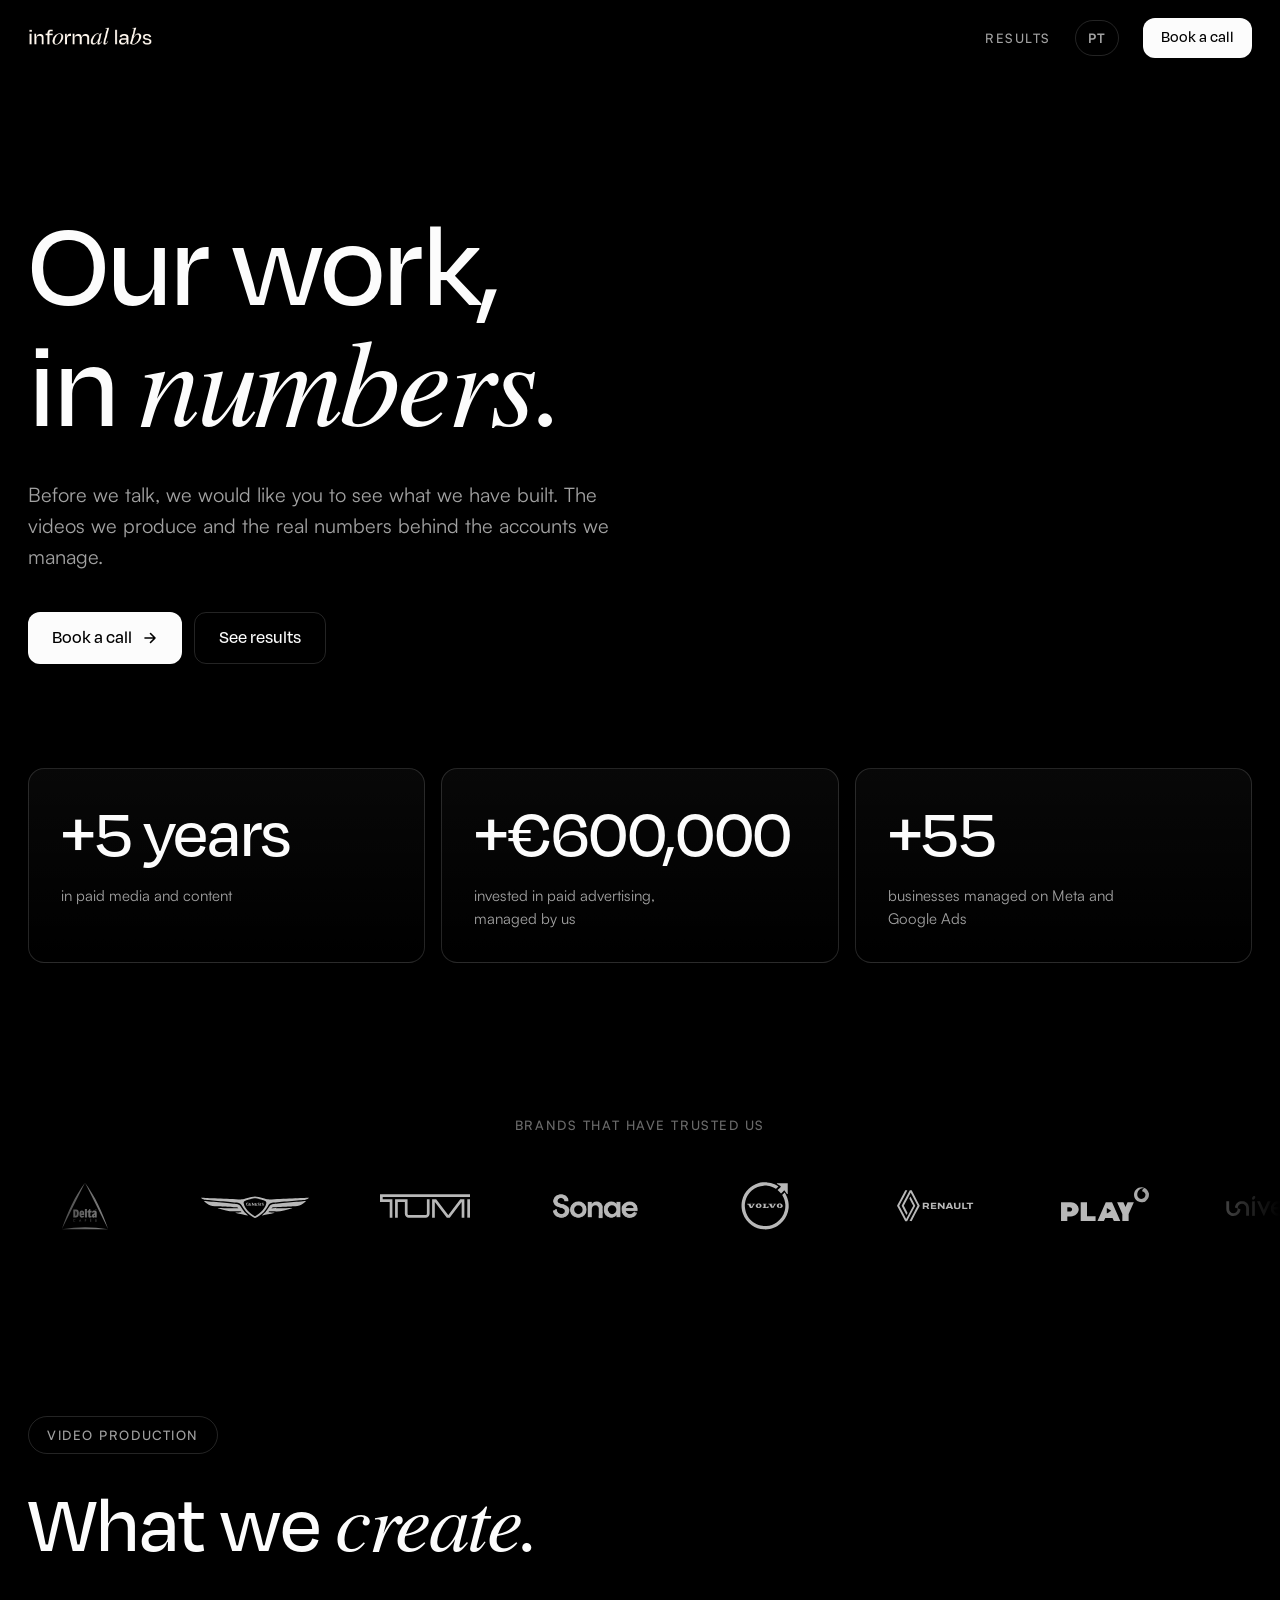
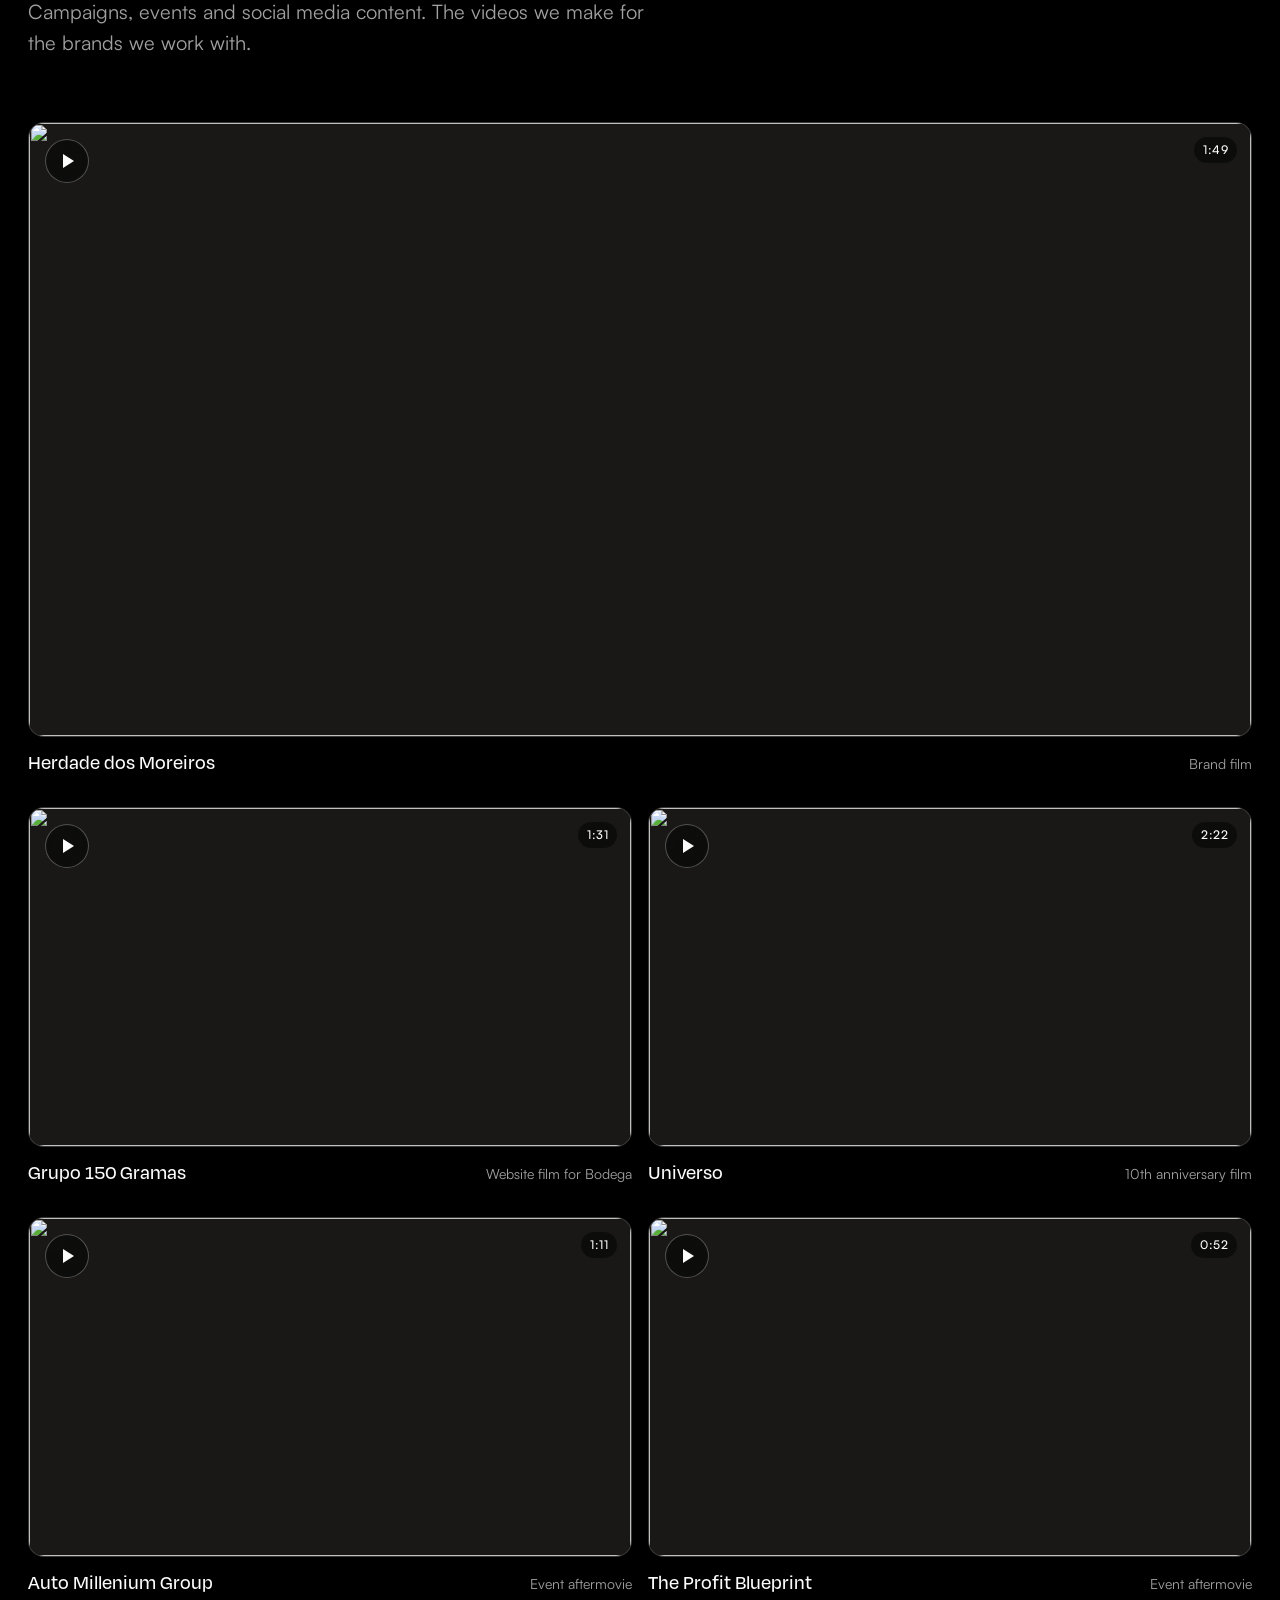
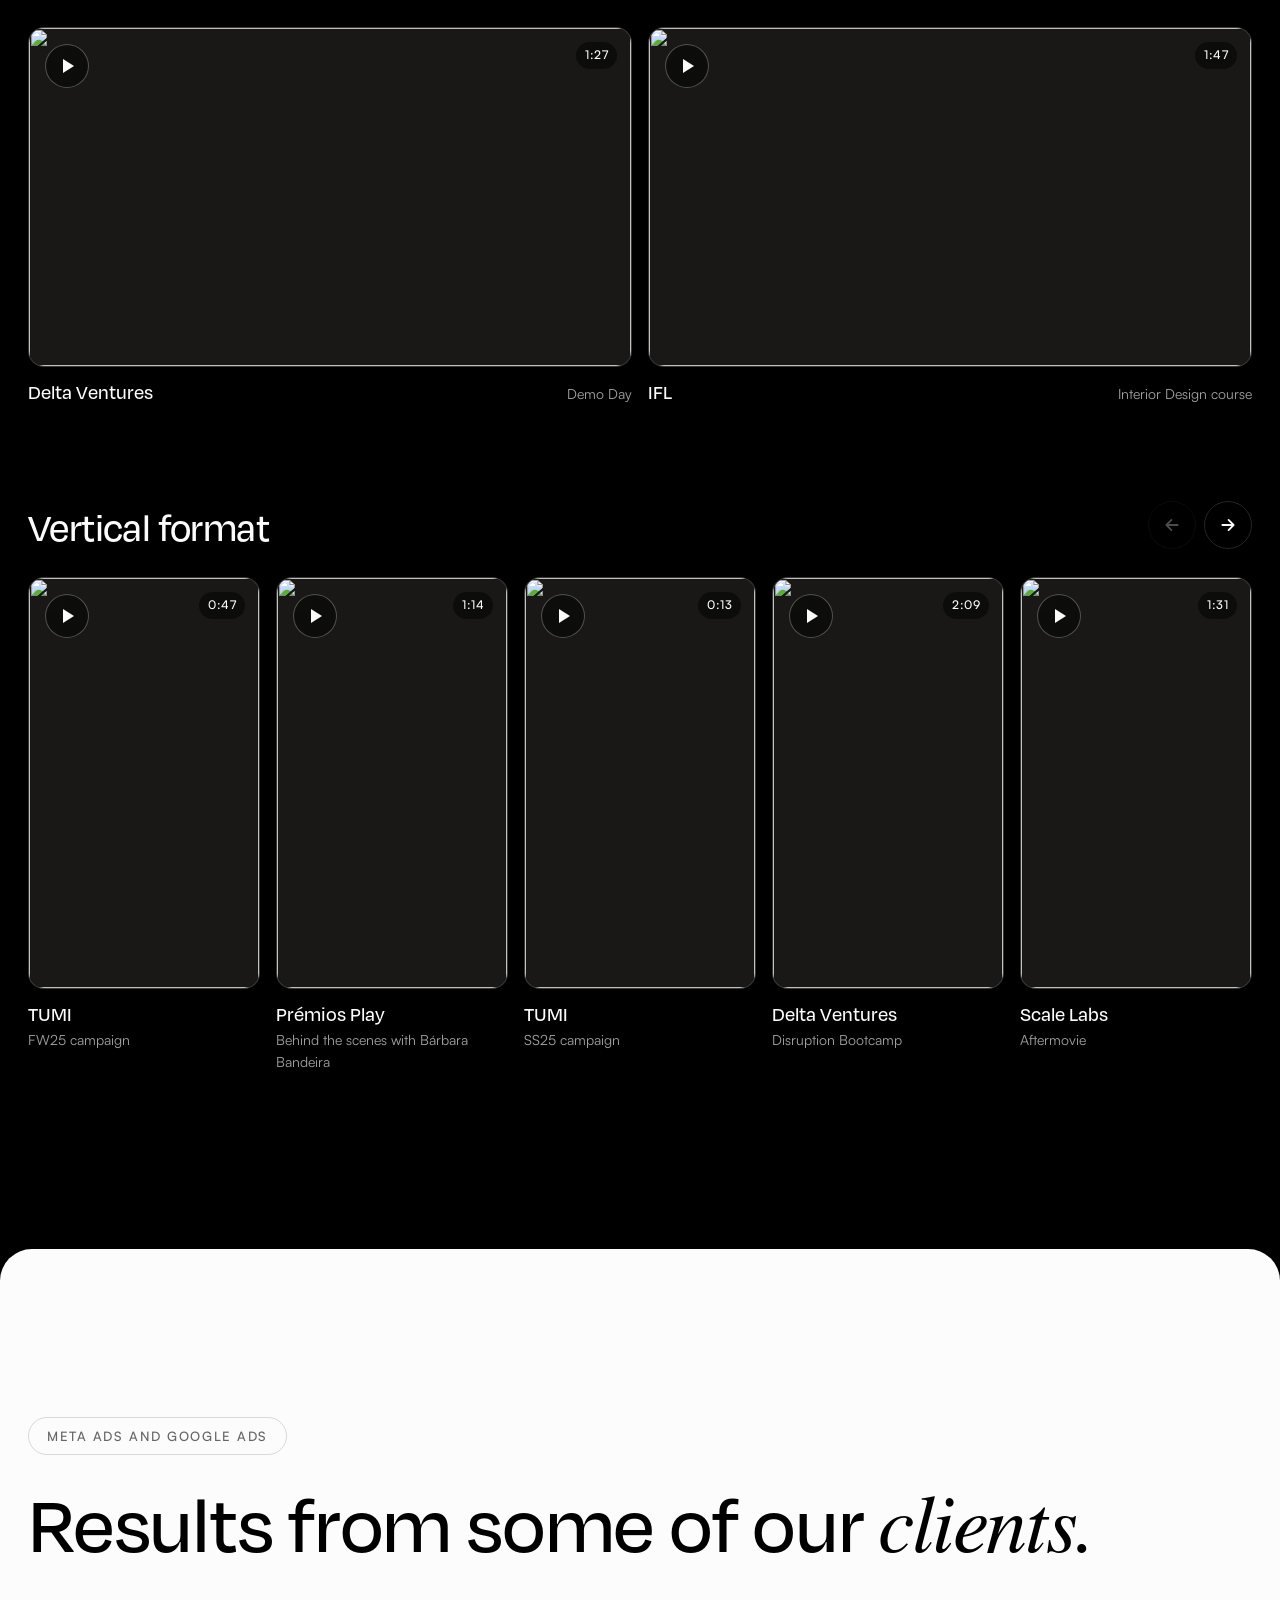
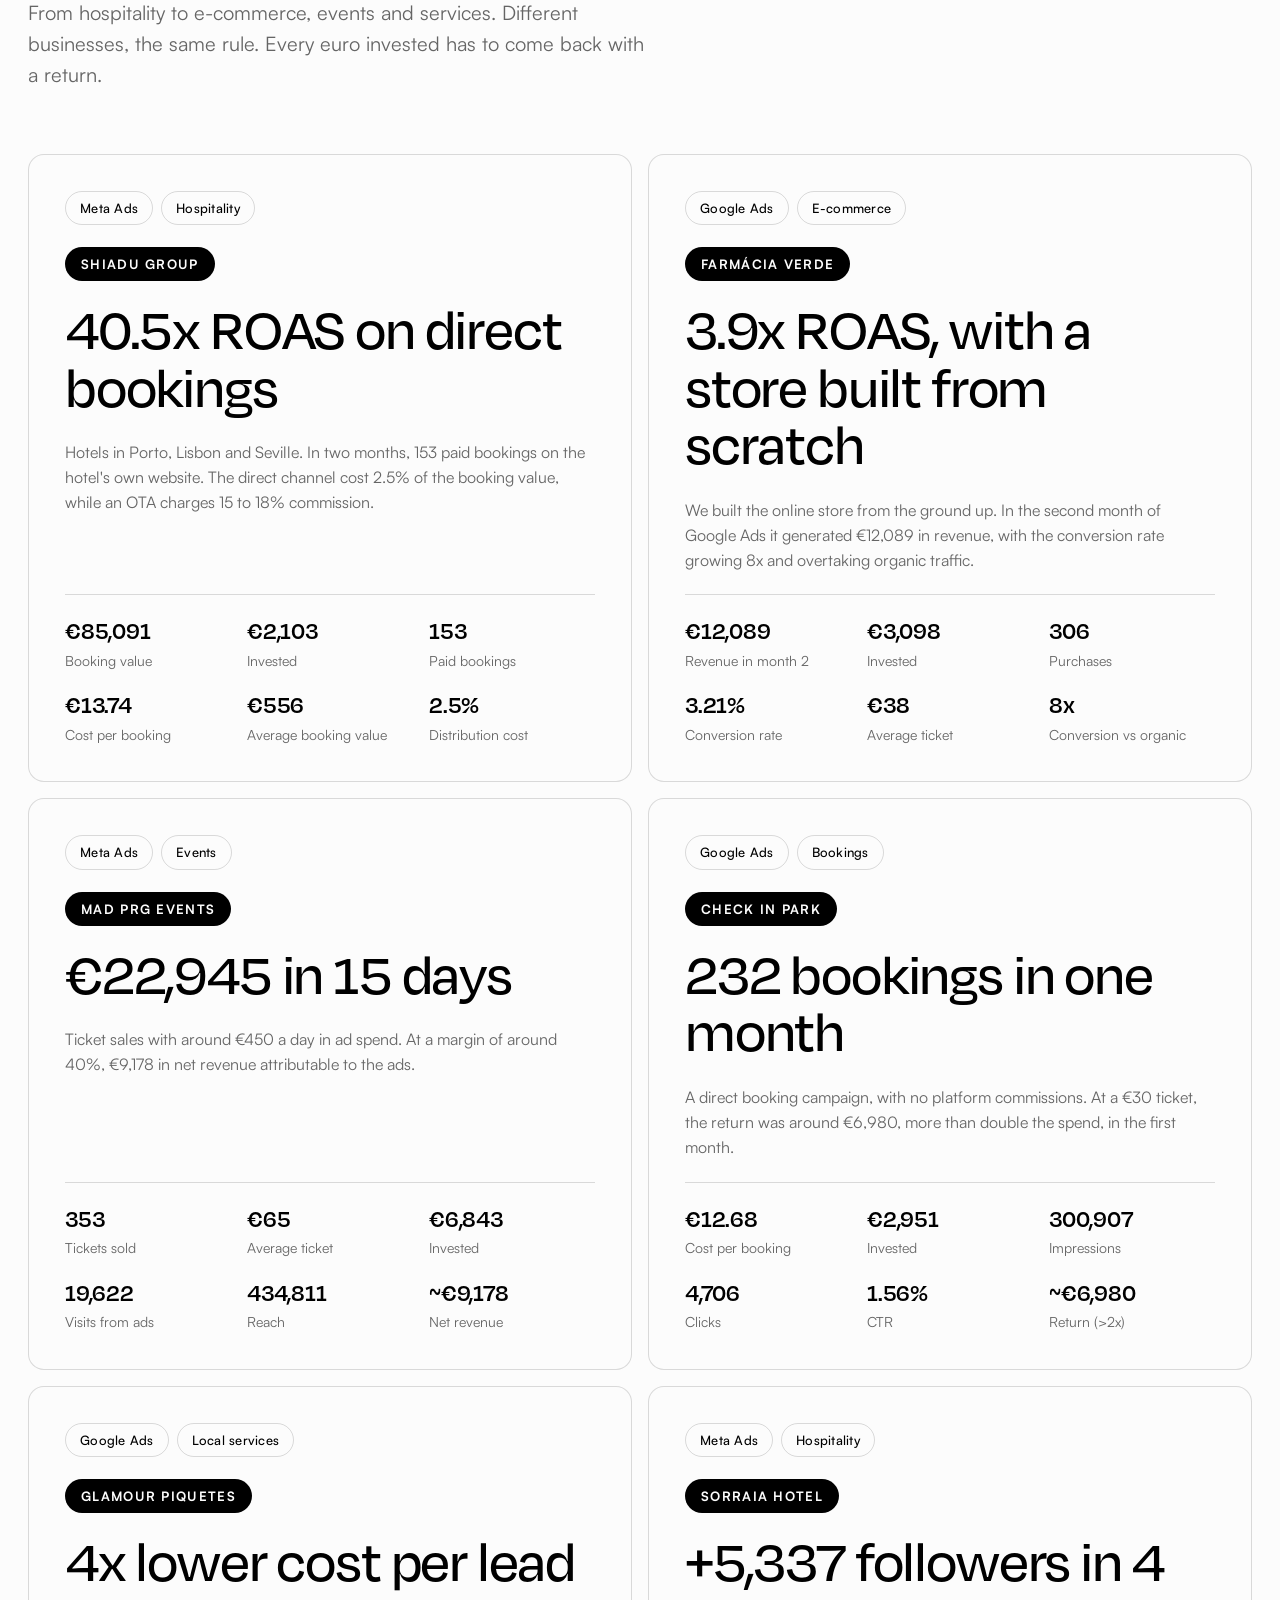
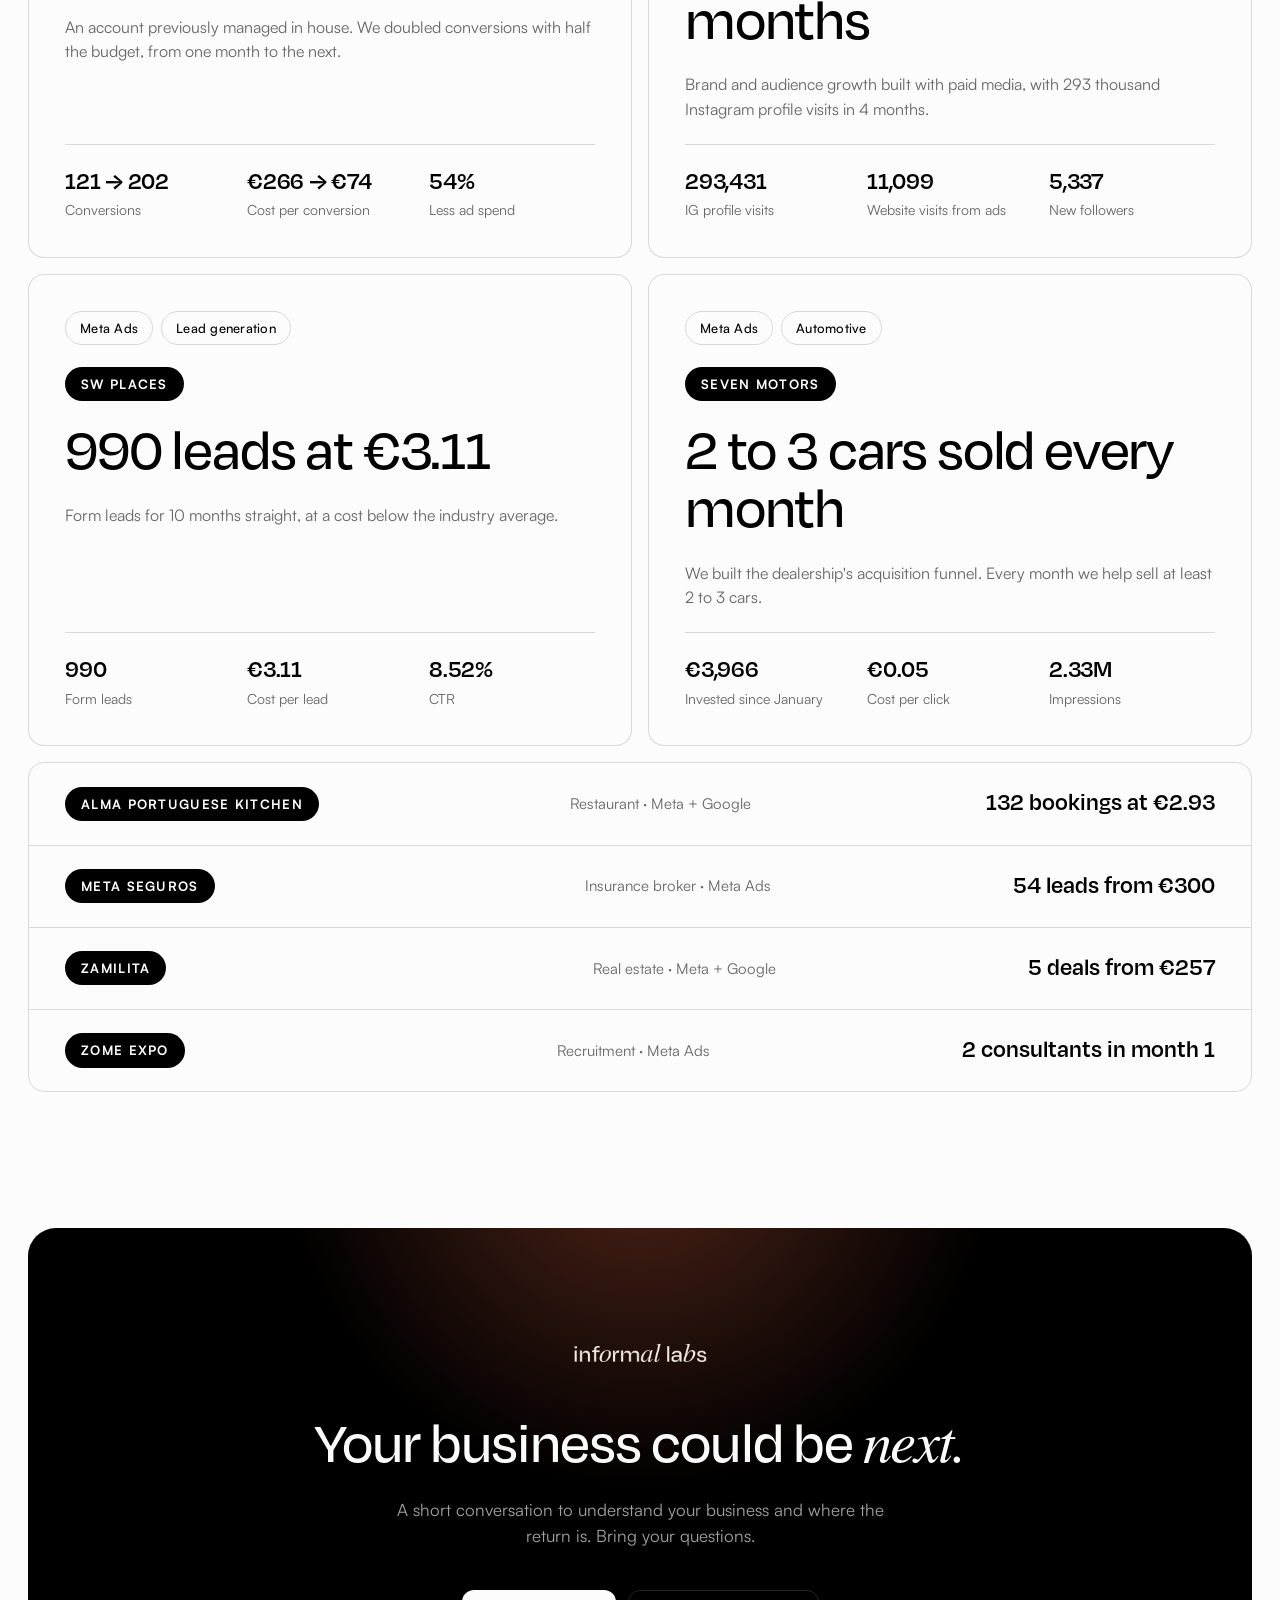
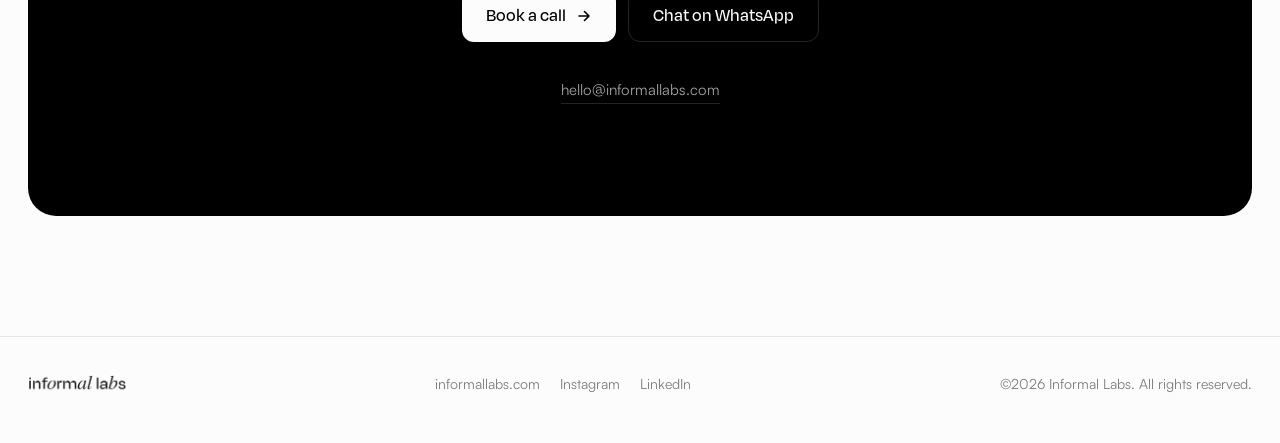
==== en/index.html @ b269bf27 "Adiciona projetos em vídeo e versão em inglês Co-Authored-By: Claude Opus 5.5 <noreply@anthropic.com" ====
<!DOCTYPE html>
<html lang="en">
<head>
<meta charset="UTF-8">
<meta name="viewport" content="width=device-width, initial-scale=1">
<title>Informal Labs · Results</title>
<meta name="description" content="The videos we produce and the numbers behind the accounts we manage. Worth a look before we talk.">
<meta name="robots" content="noindex, nofollow">
<meta name="theme-color" content="#000000">
<meta property="og:title" content="Informal Labs · Results">
<meta property="og:description" content="Our work, in numbers. Client results in Meta Ads and Google Ads, and the videos we produce.">
<meta property="og:type" content="website">
<meta property="og:image" content="https://resultados.informallabs.com/assets/og.jpg">
<meta property="og:url" content="https://resultados.informallabs.com/en/">
<meta name="twitter:card" content="summary_large_image">
<link rel="icon" href="../assets/favicon.jpg">
<link rel="apple-touch-icon" href="../assets/webclip.png">
<link rel="preload" href="../assets/fonts/Degular-Medium.otf" as="font" type="font/otf" crossorigin>
<link rel="preload" href="../assets/fonts/STIXGeneralItalic.otf" as="font" type="font/otf" crossorigin>
<link rel="preload" href="../assets/fonts/Satoshi-Regular.otf" as="font" type="font/otf" crossorigin>
<link rel="preconnect" href="https://i.vimeocdn.com">
<link rel="alternate" hreflang="pt" href="https://resultados.informallabs.com/">
<link rel="stylesheet" href="../assets/site.css">
</head>
<body class="no-js">

<header id="top">
  <div class="container">
    <a class="brand" href="https://www.informallabs.com" target="_blank" rel="noopener" aria-label="Informal Labs">
      <img src="../assets/logo-white.png" alt="Informal Labs" width="400" height="90">
    </a>
    <div class="header-right">
      <span class="header-tag">Results</span>
      <a class="lang-link" href="../" hreflang="pt" aria-label="Versão em português">PT</a>
      <a class="btn btn-primary btn-sm" href="https://calendar.app.google/W2bGcvoLUGYVpjY57" target="_blank" rel="noopener" data-cal>Book a call</a><!-- CAL_URL -->
    </div>
  </div>
</header>

<main>

<!-- ══ HERO ══ -->
<div class="hero">
  <div class="container">
    <h1 class="reveal">Our work,<br>in <span class="serif">numbers.</span></h1>
    <p class="lead reveal">Before we talk, we would like you to see what we have built. The videos we produce and the real numbers behind the accounts we manage.</p>
    <div class="hero-ctas reveal">
      <a class="btn btn-primary" href="https://calendar.app.google/W2bGcvoLUGYVpjY57" target="_blank" rel="noopener" data-cal>Book a call <svg viewBox="0 0 16 16" fill="none" aria-hidden="true"><path d="M3 8h10m0 0L8.5 3.5M13 8l-4.5 4.5" stroke="currentColor" stroke-width="1.6" stroke-linecap="round" stroke-linejoin="round"/></svg></a><!-- CAL_URL -->
      <a class="btn btn-ghost" href="#resultados">See results</a>
    </div>

    <div class="metrics">
      <div class="metric reveal">
        <div class="value">+5 years</div>
        <div class="label">in paid media and content</div>
      </div>
      <div class="metric reveal">
        <div class="value">+€600,000</div>
        <div class="label">invested in paid advertising, managed by us</div>
      </div>
      <div class="metric reveal">
        <div class="value">+55</div>
        <div class="label">businesses managed on Meta and Google Ads</div>
      </div>
    </div>
  </div>
</div>

<!-- ══ MARCAS ══ -->
<div class="brands">
  <div class="container">
    <p class="brands-title reveal">Brands that have trusted us</p>
  </div>
  <div class="marquee reveal" aria-label="Brands we have worked with">
    <div class="marquee-track">
      <img src="../assets/logos/DELTA_Logo-01.svg" alt="Delta Cafés">
      <img src="../assets/logos/GENESIS_Logo-01.svg" alt="Genesis">
      <img src="../assets/logos/TUMI_Logo-01.svg" alt="TUMI">
      <img src="../assets/logos/Sonae.png" alt="Sonae">
      <img src="../assets/logos/VOLVO_Logo-13.svg" alt="Volvo">
      <img src="../assets/logos/RENAULT_Logo-01.svg" alt="Renault">
      <img src="../assets/logos/PLAY_Logo.svg" alt="Prémios Play">
      <img src="../assets/logos/Client_Logo-02.svg" alt="Universo">
      <img src="../assets/logos/FF_Logo-01.svg" alt="Fitness Factory">
      <img src="../assets/logos/AD_Logo-01.svg" alt="AD">
      <!-- duplicado para o loop contínuo -->
      <img src="../assets/logos/DELTA_Logo-01.svg" alt="" aria-hidden="true">
      <img src="../assets/logos/GENESIS_Logo-01.svg" alt="" aria-hidden="true">
      <img src="../assets/logos/TUMI_Logo-01.svg" alt="" aria-hidden="true">
      <img src="../assets/logos/Sonae.png" alt="" aria-hidden="true">
      <img src="../assets/logos/VOLVO_Logo-13.svg" alt="" aria-hidden="true">
      <img src="../assets/logos/RENAULT_Logo-01.svg" alt="" aria-hidden="true">
      <img src="../assets/logos/PLAY_Logo.svg" alt="" aria-hidden="true">
      <img src="../assets/logos/Client_Logo-02.svg" alt="" aria-hidden="true">
      <img src="../assets/logos/FF_Logo-01.svg" alt="" aria-hidden="true">
      <img src="../assets/logos/AD_Logo-01.svg" alt="" aria-hidden="true">
    </div>
  </div>
</div>

<!-- ══ PROJETOS EM VÍDEO ══ -->
<section id="work">
  <div class="container">
    <div class="eyebrow reveal">Video production</div>
    <h2 class="reveal">What we <span class="serif">create.</span></h2>
    <p class="lead reveal">Campaigns, events and social media content. The videos we make for the brands we work with.</p>

    <div class="work-feature">
      <figure class="work-item reveal"><div class="video-slot" style="aspect-ratio:426/214" data-vimeo-id="1200141791" data-dur="1:49" data-thumb="https://i.vimeocdn.com/video/2167156148-25cb6b4019b79d774f5da36357d70b6dc1bbebb41986eb65e4f180261f20be5a-d_1920" data-label="Herdade dos Moreiros, Brand film"></div><figcaption><span class="wt">Herdade dos Moreiros</span><span class="ws">Brand film</span></figcaption></figure>
    </div>
    <div class="work-grid">
      <figure class="work-item reveal"><div class="video-slot" style="aspect-ratio:426/240" data-vimeo-id="1087360125" data-dur="1:31" data-thumb="https://i.vimeocdn.com/video/2019337240-9d388ac30fdccd2ad5d1842100631267af9236da04f820d6d36890792c4eb653-d_1280" data-label="Grupo 150 Gramas, Website film for Bodega"></div><figcaption><span class="wt">Grupo 150 Gramas</span><span class="ws">Website film for Bodega</span></figcaption></figure>
      <figure class="work-item reveal"><div class="video-slot" style="aspect-ratio:426/240" data-vimeo-id="1143470737" data-dur="2:22" data-thumb="https://i.vimeocdn.com/video/2091672612-adf9908701e1c92a69d1cd8d2aaa2d7c96c90b008fa942bf8b6adbab46481400-d_1280" data-label="Universo, 10th anniversary film"></div><figcaption><span class="wt">Universo</span><span class="ws">10th anniversary film</span></figcaption></figure>
      <figure class="work-item reveal"><div class="video-slot" style="aspect-ratio:426/240" data-vimeo-id="1170997468" data-dur="1:11" data-thumb="https://i.vimeocdn.com/video/2130350127-e16f3bb074fe35fc5ee8bcb805172635f3ac438724c78425e713588cd4d98535-d_1280" data-label="Auto Millenium Group, Event aftermovie"></div><figcaption><span class="wt">Auto Millenium Group</span><span class="ws">Event aftermovie</span></figcaption></figure>
      <figure class="work-item reveal"><div class="video-slot" style="aspect-ratio:426/240" data-vimeo-id="1159355587" data-dur="0:52" data-thumb="https://i.vimeocdn.com/video/2113681931-08f39f46eb82b1c74dd3afdf86a2a9167ffdc2aae950a3019098c59e67967c6c-d_1280" data-label="The Profit Blueprint, Event aftermovie"></div><figcaption><span class="wt">The Profit Blueprint</span><span class="ws">Event aftermovie</span></figcaption></figure>
      <figure class="work-item reveal"><div class="video-slot" style="aspect-ratio:426/240" data-vimeo-id="1171013054" data-dur="1:27" data-thumb="https://i.vimeocdn.com/video/2130361686-fac3ec6eab69b60f3891b05c8d9e67b86ae3da57d5607599282eb3728bab52c9-d_1280" data-label="Delta Ventures, Demo Day"></div><figcaption><span class="wt">Delta Ventures</span><span class="ws">Demo Day</span></figcaption></figure>
      <figure class="work-item reveal"><div class="video-slot" style="aspect-ratio:426/240" data-vimeo-id="1171012414" data-dur="1:47" data-thumb="https://i.vimeocdn.com/video/2130360949-4e4193558242cd6c41203a81bf217e11a65d4b66c4150b7a6c27405a6f18eed5-d_1280" data-label="IFL, Interior Design course"></div><figcaption><span class="wt">IFL</span><span class="ws">Interior Design course</span></figcaption></figure>
    </div>

    <div data-reels>
      <div class="reels-head">
        <h3 class="reveal">Vertical format</h3>
        <div class="reels-nav">
          <button type="button" data-prev aria-label="Previous"><svg viewBox="0 0 16 16" fill="none" aria-hidden="true"><path d="M13 8H3m0 0l4.5-4.5M3 8l4.5 4.5" stroke="currentColor" stroke-width="1.6" stroke-linecap="round" stroke-linejoin="round"/></svg></button>
          <button type="button" data-next aria-label="Next"><svg viewBox="0 0 16 16" fill="none" aria-hidden="true"><path d="M3 8h10m0 0L8.5 3.5M13 8l-4.5 4.5" stroke="currentColor" stroke-width="1.6" stroke-linecap="round" stroke-linejoin="round"/></svg></button>
        </div>
      </div>
      <div class="reels reveal" role="region" aria-label="Vertical videos" tabindex="0">
        <figure class="work-item"><div class="video-slot" style="aspect-ratio:240/426" data-vimeo-id="1107697502" data-dur="0:47" data-thumb="https://i.vimeocdn.com/video/2044763372-b7ce40f84b447fe281df3d40d9b8db8957a669dba9a09673fd987559e9d222db-d_720" data-label="TUMI, FW25 campaign"></div><figcaption><span class="wt">TUMI</span><span class="ws">FW25 campaign</span></figcaption></figure>
        <figure class="work-item"><div class="video-slot" style="aspect-ratio:240/426" data-vimeo-id="1075691575" data-dur="1:14" data-thumb="https://i.vimeocdn.com/video/2017857980-a818c93e15d9a805f3d716108d4c23c04c373641eed050dbe948a0720f93e787-d_720" data-label="Prémios Play, Behind the scenes with Bárbara Bandeira"></div><figcaption><span class="wt">Prémios Play</span><span class="ws">Behind the scenes with Bárbara Bandeira</span></figcaption></figure>
        <figure class="work-item"><div class="video-slot" style="aspect-ratio:240/426" data-vimeo-id="1033138054" data-dur="0:13" data-thumb="https://i.vimeocdn.com/video/1954198866-2faa0f8f8ec046d5e440b485f4661b231956c1f31ba5d5fe5f4da42ada353c7f-d_720" data-label="TUMI, SS25 campaign"></div><figcaption><span class="wt">TUMI</span><span class="ws">SS25 campaign</span></figcaption></figure>
        <figure class="work-item"><div class="video-slot" style="aspect-ratio:240/426" data-vimeo-id="1171006681" data-dur="2:09" data-thumb="https://i.vimeocdn.com/video/2130353450-32b00a93193dfa17e2145018863bcea5c96a42880c97ace6d0c33a9740c5fc71-d_720" data-label="Delta Ventures, Disruption Bootcamp"></div><figcaption><span class="wt">Delta Ventures</span><span class="ws">Disruption Bootcamp</span></figcaption></figure>
        <figure class="work-item"><div class="video-slot" style="aspect-ratio:240/426" data-vimeo-id="1159630990" data-dur="1:31" data-thumb="https://i.vimeocdn.com/video/2114042180-ef168928cf5e598d07674d1f1a1605530c11bf3518f810903d5e6e4dc957862e-d_720" data-label="Scale Labs, Aftermovie"></div><figcaption><span class="wt">Scale Labs</span><span class="ws">Aftermovie</span></figcaption></figure>
        <figure class="work-item"><div class="video-slot" style="aspect-ratio:240/426" data-vimeo-id="1173322053" data-dur="0:26" data-thumb="https://i.vimeocdn.com/video/2133515522-d29cc9767c5041fc087686ad629e6230822a76f14f2d9c24a70bb535d579b8b4-d_720" data-label="Event, Pre event reels"></div><figcaption><span class="wt">Event</span><span class="ws">Pre event reels</span></figcaption></figure>
        <figure class="work-item"><div class="video-slot" style="aspect-ratio:240/426" data-vimeo-id="1159188040" data-dur="0:26" data-thumb="https://i.vimeocdn.com/video/2113457559-370caa0b4845480b106d45d7ace317be2362e6ecba3814ae1761e543734a024a-d_720" data-label="Social media, Brand reels"></div><figcaption><span class="wt">Social media</span><span class="ws">Brand reels</span></figcaption></figure>
        <figure class="work-item"><div class="video-slot" style="aspect-ratio:240/426" data-vimeo-id="1087360109" data-dur="0:54" data-thumb="https://i.vimeocdn.com/video/2019337208-d5e7cee0dde464c0ae40e0c10398a65f4ee434657bb490b68a35130a532143f5-d_720" data-label="Grupo 150 Gramas, Bodega reel"></div><figcaption><span class="wt">Grupo 150 Gramas</span><span class="ws">Bodega reel</span></figcaption></figure>
        <figure class="work-item"><div class="video-slot" style="aspect-ratio:240/426" data-vimeo-id="1171012350" data-dur="0:08" data-thumb="https://i.vimeocdn.com/video/2130360839-2426defc2a42648a1682ea14106692bc5ca4beece7c641ac7c69fcb6b20ef9c3-d_720" data-label="Attiko, Reel"></div><figcaption><span class="wt">Attiko</span><span class="ws">Reel</span></figcaption></figure>
      </div>
    </div>
  </div>
</section>


<!-- ══ CASOS (bloco claro) ══ -->
<div class="light" id="resultados">
  <div class="container">
    <div class="eyebrow reveal">Meta Ads and Google Ads</div>
    <h2 class="reveal">Results from some of our <span class="serif">clients.</span></h2>
    <p class="lead reveal">From hospitality to e-commerce, events and services. Different businesses, the same rule. Every euro invested has to come back with a return.</p>

    <div class="featured">

      <article class="case reveal">
        <div class="tags"><span class="tag">Meta Ads</span><span class="tag">Hospitality</span></div>
        <div class="client">Shiadu Group</div>
        <div class="headline">40.5x ROAS on direct bookings</div>
        <p class="context">Hotels in Porto, Lisbon and Seville. In two months, 153 paid bookings on the hotel's own website. The direct channel cost 2.5% of the booking value, while an OTA charges 15 to 18% commission.</p>
        <div class="stats">
          <div class="stat"><div class="v">€85,091</div><div class="l">Booking value</div></div>
          <div class="stat"><div class="v">€2,103</div><div class="l">Invested</div></div>
          <div class="stat"><div class="v">153</div><div class="l">Paid bookings</div></div>
          <div class="stat"><div class="v">€13.74</div><div class="l">Cost per booking</div></div>
          <div class="stat"><div class="v">€556</div><div class="l">Average booking value</div></div>
          <div class="stat"><div class="v">2.5%</div><div class="l">Distribution cost</div></div>
        </div>
      </article>

      <article class="case reveal">
        <div class="tags"><span class="tag">Google Ads</span><span class="tag">E-commerce</span></div>
        <div class="client">Farmácia Verde</div>
        <div class="headline">3.9x ROAS, with a store built from scratch</div>
        <p class="context">We built the online store from the ground up. In the second month of Google Ads it generated €12,089 in revenue, with the conversion rate growing 8x and overtaking organic traffic.</p>
        <div class="stats">
          <div class="stat"><div class="v">€12,089</div><div class="l">Revenue in month 2</div></div>
          <div class="stat"><div class="v">€3,098</div><div class="l">Invested</div></div>
          <div class="stat"><div class="v">306</div><div class="l">Purchases</div></div>
          <div class="stat"><div class="v">3.21%</div><div class="l">Conversion rate</div></div>
          <div class="stat"><div class="v">€38</div><div class="l">Average ticket</div></div>
          <div class="stat"><div class="v">8x</div><div class="l">Conversion vs organic</div></div>
        </div>
      </article>

      <article class="case reveal">
        <div class="tags"><span class="tag">Meta Ads</span><span class="tag">Events</span></div>
        <div class="client">MAD PRG Events</div>
        <div class="headline">€22,945 in 15 days</div>
        <p class="context">Ticket sales with around €450 a day in ad spend. At a margin of around 40%, €9,178 in net revenue attributable to the ads.</p>
        <div class="stats">
          <div class="stat"><div class="v">353</div><div class="l">Tickets sold</div></div>
          <div class="stat"><div class="v">€65</div><div class="l">Average ticket</div></div>
          <div class="stat"><div class="v">€6,843</div><div class="l">Invested</div></div>
          <div class="stat"><div class="v">19,622</div><div class="l">Visits from ads</div></div>
          <div class="stat"><div class="v">434,811</div><div class="l">Reach</div></div>
          <div class="stat"><div class="v">~€9,178</div><div class="l">Net revenue</div></div>
        </div>
      </article>

      <article class="case reveal">
        <div class="tags"><span class="tag">Google Ads</span><span class="tag">Bookings</span></div>
        <div class="client">Check In Park</div>
        <div class="headline">232 bookings in one month</div>
        <p class="context">A direct booking campaign, with no platform commissions. At a €30 ticket, the return was around €6,980, more than double the spend, in the first month.</p>
        <div class="stats">
          <div class="stat"><div class="v">€12.68</div><div class="l">Cost per booking</div></div>
          <div class="stat"><div class="v">€2,951</div><div class="l">Invested</div></div>
          <div class="stat"><div class="v">300,907</div><div class="l">Impressions</div></div>
          <div class="stat"><div class="v">4,706</div><div class="l">Clicks</div></div>
          <div class="stat"><div class="v">1.56%</div><div class="l">CTR</div></div>
          <div class="stat"><div class="v">~€6,980</div><div class="l">Return (&gt;2x)</div></div>
        </div>
      </article>

      <article class="case reveal">
        <div class="tags"><span class="tag">Google Ads</span><span class="tag">Local services</span></div>
        <div class="client">Glamour Piquetes</div>
        <div class="headline">4x lower cost per lead</div>
        <p class="context">An account previously managed in house. We doubled conversions with half the budget, from one month to the next.</p>
        <div class="stats">
          <div class="stat"><div class="v">121 → 202</div><div class="l">Conversions</div></div>
          <div class="stat"><div class="v">€266 → €74</div><div class="l">Cost per conversion</div></div>
          <div class="stat"><div class="v">54%</div><div class="l">Less ad spend</div></div>
        </div>
      </article>

      <article class="case reveal">
        <div class="tags"><span class="tag">Meta Ads</span><span class="tag">Hospitality</span></div>
        <div class="client">Sorraia Hotel</div>
        <div class="headline">+5,337 followers in 4 months</div>
        <p class="context">Brand and audience growth built with paid media, with 293 thousand Instagram profile visits in 4 months.</p>
        <div class="stats">
          <div class="stat"><div class="v">293,431</div><div class="l">IG profile visits</div></div>
          <div class="stat"><div class="v">11,099</div><div class="l">Website visits from ads</div></div>
          <div class="stat"><div class="v">5,337</div><div class="l">New followers</div></div>
        </div>
      </article>

      <article class="case reveal">
        <div class="tags"><span class="tag">Meta Ads</span><span class="tag">Lead generation</span></div>
        <div class="client">SW Places</div>
        <div class="headline">990 leads at €3.11</div>
        <p class="context">Form leads for 10 months straight, at a cost below the industry average.</p>
        <div class="stats">
          <div class="stat"><div class="v">990</div><div class="l">Form leads</div></div>
          <div class="stat"><div class="v">€3.11</div><div class="l">Cost per lead</div></div>
          <div class="stat"><div class="v">8.52%</div><div class="l">CTR</div></div>
        </div>
      </article>

      <article class="case reveal">
        <div class="tags"><span class="tag">Meta Ads</span><span class="tag">Automotive</span></div>
        <div class="client">Seven Motors</div>
        <div class="headline">2 to 3 cars sold every month</div>
        <p class="context">We built the dealership's acquisition funnel. Every month we help sell at least 2 to 3 cars.</p>
        <div class="stats">
          <div class="stat"><div class="v">€3,966</div><div class="l">Invested since January</div></div>
          <div class="stat"><div class="v">€0.05</div><div class="l">Cost per click</div></div>
          <div class="stat"><div class="v">2.33M</div><div class="l">Impressions</div></div>
        </div>
      </article>

    </div>

    <div class="strip reveal">
      <div class="strip-row">
        <div class="c">Alma Portuguese Kitchen</div>
        <div class="s">Restaurant · Meta + Google</div>
        <div class="n">132 bookings at €2.93</div>
      </div>
      <div class="strip-row">
        <div class="c">Meta Seguros</div>
        <div class="s">Insurance broker · Meta Ads</div>
        <div class="n">54 leads from €300</div>
      </div>
      <div class="strip-row">
        <div class="c">Zamilita</div>
        <div class="s">Real estate · Meta + Google</div>
        <div class="n">5 deals from €257</div>
      </div>
      <div class="strip-row">
        <div class="c">Zome Expo</div>
        <div class="s">Recruitment · Meta Ads</div>
        <div class="n">2 consultants in month 1</div>
      </div>
    </div>

  </div>
</div>

<!-- ══ FECHO ══ -->
<div class="closing">
  <div class="container">
    <div class="closing-card reveal">
      <img src="../assets/logo-white.png" alt="Informal Labs" width="400" height="90">
      <h3>Your business could be <span class="serif">next.</span></h3>
      <p>A short conversation to understand your business and where the return is. Bring your questions.</p>
      <div class="closing-ctas">
        <a class="btn btn-primary" href="https://calendar.app.google/W2bGcvoLUGYVpjY57" target="_blank" rel="noopener" data-cal>Book a call <svg viewBox="0 0 16 16" fill="none" aria-hidden="true"><path d="M3 8h10m0 0L8.5 3.5M13 8l-4.5 4.5" stroke="currentColor" stroke-width="1.6" stroke-linecap="round" stroke-linejoin="round"/></svg></a><!-- CAL_URL -->
        <a class="btn btn-ghost" href="https://api.whatsapp.com/send?phone=351918138151&amp;text=Hi!%20I%20saw%20your%20results%20page%20and%20would%20like%20to%20talk." target="_blank" rel="noopener">Chat on WhatsApp</a>
      </div>
      <div class="contact-line">
        <a href="mailto:hello@informallabs.com">hello@informallabs.com</a>
      </div>
    </div>
  </div>
</div>

</main>

<footer>
  <div class="container">
    <img src="../assets/logo-black.png" alt="Informal Labs" width="400" height="90">
    <div class="foot-links">
      <a href="https://www.informallabs.com" target="_blank" rel="noopener">informallabs.com</a>
      <a href="https://www.instagram.com/informallabs" target="_blank" rel="noopener">Instagram</a>
      <a href="https://www.linkedin.com/company/informal-labs" target="_blank" rel="noopener">LinkedIn</a>
    </div>
    <span>©2026 Informal Labs. All rights reserved.</span>
  </div>
</footer>

<a class="btn btn-primary float-cta" href="https://calendar.app.google/W2bGcvoLUGYVpjY57" target="_blank" rel="noopener" data-cal>Book a call <svg viewBox="0 0 16 16" fill="none" aria-hidden="true"><path d="M3 8h10m0 0L8.5 3.5M13 8l-4.5 4.5" stroke="currentColor" stroke-width="1.6" stroke-linecap="round" stroke-linejoin="round"/></svg></a>

<script src="../assets/site.js"></script>

</body>
</html>
---- assets/site.css ----
@font-face{font-family:'Degular';src:url('fonts/Degular-Regular.otf') format('opentype');font-weight:400;font-display:swap}
@font-face{font-family:'Degular';src:url('fonts/Degular-Medium.otf') format('opentype');font-weight:500;font-display:swap}
@font-face{font-family:'Degular';src:url('fonts/Degular-Semibold.otf') format('opentype');font-weight:600;font-display:swap}
@font-face{font-family:'Stix General';src:url('fonts/STIXGeneralItalic.otf') format('opentype');font-weight:400;font-style:italic;font-display:swap}
@font-face{font-family:'Satoshi';src:url('fonts/Satoshi-Regular.otf') format('opentype');font-weight:400;font-display:swap}
@font-face{font-family:'Satoshi';src:url('fonts/Satoshi-Medium.otf') format('opentype');font-weight:500;font-display:swap}
@font-face{font-family:'Satoshi';src:url('fonts/Satoshi-Bold.otf') format('opentype');font-weight:700;font-display:swap}

:root{
  /* Paleta do site informallabs.com */
  --black:#000000;
  --ink:#0F1010;
  --elev:#191817;
  --white:#FCFCFC;
  --peach:#FAEBE3;
  --peach-deep:#F0DFD5;
  --orange:#D96242;
  --grey:#767676;
  --w08:rgba(252,252,252,.08);
  --w14:rgba(252,252,252,.14);
  --w40:rgba(252,252,252,.42);
  --w64:rgba(252,252,252,.64);
  --b08:rgba(0,0,0,.08);
  --b14:rgba(0,0,0,.14);
  --b60:rgba(0,0,0,.60);
  --container:1272px;
  --container-md:760px;
  --radius:16px;
  --radius-sm:12px;
  --ease:cubic-bezier(.25,.46,.45,.94);
  --ease-out:cubic-bezier(.16,1,.3,1);
  --display:'Degular',Impact,sans-serif;
  --serif:'Stix General',Georgia,serif;
  --body:'Satoshi',system-ui,-apple-system,sans-serif;
}
*{margin:0;padding:0;box-sizing:border-box}
html{scroll-behavior:smooth;-webkit-text-size-adjust:100%}
body{
  background:var(--black);
  color:var(--white);
  font-family:var(--body);
  font-size:17px;
  line-height:1.55;
  -webkit-font-smoothing:antialiased;
  -moz-osx-font-smoothing:grayscale;
  overflow-x:hidden;
}
img{display:block;max-width:100%}
a{color:inherit}
.serif{font-family:var(--serif);font-style:italic;font-weight:400;letter-spacing:-.03em}
.container{max-width:var(--container);margin:0 auto;padding:0 24px}
.container-md{max-width:var(--container-md);margin:0 auto;padding:0 24px}

/* ── Header ───────────────────────────── */
header{
  position:sticky;top:0;z-index:50;
  background:rgba(0,0,0,.86);
  -webkit-backdrop-filter:saturate(140%) blur(14px);
  backdrop-filter:saturate(140%) blur(14px);
  border-bottom:1px solid transparent;
  transition:border-color .3s var(--ease);
}
header.scrolled{border-bottom-color:var(--w08)}
header .container{display:flex;align-items:center;justify-content:space-between;gap:16px;height:76px}
header .brand img{height:28px;width:auto}
.header-right{display:flex;align-items:center;gap:24px}
.header-tag{font-family:var(--body);font-size:13px;font-weight:500;color:var(--w64);letter-spacing:.12em;text-transform:uppercase}

/* ── Botões ───────────────────────────── */
.btn{
  display:inline-flex;align-items:center;justify-content:center;gap:10px;
  font-family:var(--display);font-size:18px;font-weight:500;line-height:1;
  text-decoration:none;white-space:nowrap;
  border-radius:var(--radius-sm);
  padding:16px 24px;
  transition:transform .25s var(--ease),background-color .25s var(--ease),border-color .25s var(--ease),color .25s var(--ease);
}
.btn:active{transform:scale(.97)}
.btn svg{width:16px;height:16px;flex:none;transition:transform .25s var(--ease)}
.btn:hover svg{transform:translateX(3px)}
.btn-primary{background:var(--white);color:var(--black)}
.btn-primary:hover{background:var(--peach)}
.btn-ghost{border:1px solid var(--w14);color:var(--white)}
.btn-ghost:hover{border-color:var(--w40)}
.btn-sm{font-size:16px;padding:12px 18px}
.btn-dark{background:var(--black);color:var(--white)}
.btn-dark:hover{background:#262626}

/* ── Tipografia ───────────────────────── */
.eyebrow{
  display:inline-flex;align-items:center;gap:10px;
  font-size:13px;font-weight:500;letter-spacing:.12em;text-transform:uppercase;
  color:var(--w64);
  border:1px solid var(--w14);border-radius:999px;
  padding:8px 18px;margin-bottom:32px;
}
.eyebrow .dot{width:6px;height:6px;border-radius:50%;background:var(--orange)}
h1,h2,h3{font-family:var(--display);font-weight:500;letter-spacing:-.015em}
h1{font-size:clamp(54px,9.6vw,136px);line-height:.98}
h2{font-size:clamp(42px,6.4vw,84px);line-height:1}
h3{font-size:clamp(34px,4.6vw,60px);line-height:1.02}
.lead{font-size:clamp(17px,1.7vw,20px);color:var(--w64);max-width:620px;margin-top:28px}

/* ── Hero ─────────────────────────────── */
.hero{padding:132px 0 40px}
.hero-ctas{display:flex;flex-wrap:wrap;gap:12px;margin-top:40px}
.metrics{display:grid;grid-template-columns:repeat(3,1fr);gap:16px;margin-top:104px}
.metric{border:1px solid var(--w14);border-radius:var(--radius);padding:32px;background:linear-gradient(180deg,rgba(252,252,252,.03),rgba(252,252,252,0))}
.metric .value{font-family:var(--display);font-size:clamp(46px,5.4vw,72px);font-weight:500;line-height:1;letter-spacing:-.02em}
.metric .label{font-size:15px;color:var(--w64);margin-top:14px;max-width:240px}

/* ── Marcas ───────────────────────────── */
.brands{padding:112px 0 0}
.brands-title{font-size:13px;font-weight:500;letter-spacing:.12em;text-transform:uppercase;color:var(--w40);text-align:center;margin-bottom:28px}
.marquee{
  position:relative;overflow:hidden;
  -webkit-mask-image:linear-gradient(90deg,transparent,#000 12%,#000 88%,transparent);
  mask-image:linear-gradient(90deg,transparent,#000 12%,#000 88%,transparent);
}
.marquee-track{display:flex;width:max-content;animation:marquee 42s linear infinite}
.marquee:hover .marquee-track{animation-play-state:paused}
.marquee-track img{height:84px;width:126px;object-fit:contain;margin:0 22px;opacity:.72;transition:opacity .3s var(--ease)}
.marquee-track img:hover{opacity:1}
@keyframes marquee{to{transform:translateX(-50%)}}

/* ── Testemunhos ──────────────────────── */
section{padding:168px 0 40px}
.videos{display:grid;grid-template-columns:repeat(5,1fr);gap:16px;margin-top:64px}
.video-slot{
  position:relative;aspect-ratio:9/16;
  border:1px solid var(--w14);border-radius:var(--radius);
  overflow:hidden;background:var(--elev);
  transition:border-color .3s var(--ease);
  isolation:isolate;
}
.video-slot.landscape{grid-column:1 / -1;aspect-ratio:16/9;max-width:840px;width:100%;justify-self:center}
.video-slot:hover{border-color:var(--w40)}
.video-slot button{
  all:unset;position:absolute;inset:0;cursor:pointer;display:block;
}
.video-slot button:focus-visible{outline:2px solid var(--orange);outline-offset:-2px;border-radius:var(--radius)}
.video-slot .poster{position:absolute;inset:0;width:100%;height:100%;object-fit:cover;transition:transform .6s var(--ease-out),filter .4s var(--ease)}
.video-slot:hover .poster{transform:scale(1.03)}
.video-slot .play{
  position:absolute;left:16px;top:16px;
  width:44px;height:44px;border-radius:50%;
  background:rgba(0,0,0,.45);
  -webkit-backdrop-filter:blur(8px);backdrop-filter:blur(8px);
  border:1px solid rgba(255,255,255,.28);
  display:flex;align-items:center;justify-content:center;
  transition:transform .3s var(--ease),background-color .3s var(--ease);
}
.video-slot:hover .play{transform:scale(1.08);background:var(--white)}
.video-slot .play::after{content:"";margin-left:3px;border-left:11px solid var(--white);border-top:7px solid transparent;border-bottom:7px solid transparent;transition:border-color .3s var(--ease)}
.video-slot:hover .play::after{border-left-color:var(--black)}
.video-slot .dur{position:absolute;right:14px;top:14px;font-size:12px;font-weight:500;letter-spacing:.04em;padding:4px 9px;border-radius:999px;background:rgba(0,0,0,.5);color:var(--white)}
.video-slot iframe{position:absolute;inset:0;width:100%;height:100%;border:0}

/* ── Casos (bloco claro) ──────────────── */
.light{background:var(--white);color:var(--black);padding:168px 0 96px;border-radius:32px 32px 0 0;margin-top:136px}
.light .eyebrow{color:var(--b60);border-color:var(--b14)}
.light .lead{color:var(--b60)}
.featured{display:grid;grid-template-columns:1fr 1fr;gap:16px;margin-top:64px}
.case{
  border:1px solid var(--b14);border-radius:var(--radius);
  padding:36px;background:var(--white);
  display:flex;flex-direction:column;gap:22px;
  transition:border-color .3s var(--ease),transform .4s var(--ease-out);
}
.case:hover{border-color:rgba(0,0,0,.28)}
.tags{display:flex;flex-wrap:wrap;gap:8px}
.tag{font-size:13px;font-weight:500;border:1px solid var(--b14);border-radius:999px;padding:6px 14px;letter-spacing:.02em}
.client{display:inline-block;align-self:flex-start;font-size:13px;font-weight:700;letter-spacing:.1em;text-transform:uppercase;color:var(--white);background:var(--black);border-radius:999px;padding:7px 16px}
.headline{font-family:var(--display);font-size:clamp(38px,4.6vw,60px);font-weight:500;line-height:.98;letter-spacing:-.02em}
.context{font-size:16px;color:var(--b60);max-width:600px}
.stats{display:grid;grid-template-columns:repeat(3,1fr);gap:22px 16px;border-top:1px solid var(--b14);padding-top:24px;margin-top:auto}
.stat .v{font-family:var(--display);font-size:24px;font-weight:600;line-height:1.1;letter-spacing:-.01em}
.stat .l{font-size:14px;color:var(--b60);margin-top:4px}

/* Lista final */
.strip{margin-top:16px;border:1px solid var(--b14);border-radius:var(--radius);overflow:hidden}
.strip-row{display:grid;grid-template-columns:1.1fr .9fr auto;gap:16px;align-items:center;padding:22px 36px;border-bottom:1px solid var(--b14);transition:background-color .25s var(--ease)}
.strip-row:hover{background:rgba(250,235,227,.45)}
.strip-row:last-child{border-bottom:0}
.strip-row .c{justify-self:start;font-size:13px;font-weight:700;letter-spacing:.1em;text-transform:uppercase;color:var(--white);background:var(--black);border-radius:999px;padding:7px 16px}
.strip-row .s{font-size:15px;color:var(--b60)}
.strip-row .n{font-family:var(--display);font-size:24px;font-weight:600;text-align:right;white-space:nowrap}

/* ── Fecho ────────────────────────────── */
.closing{background:var(--white);color:var(--black);padding:40px 0 120px}
.closing-card{
  position:relative;overflow:hidden;
  background:var(--black);color:var(--white);
  border-radius:28px;padding:112px 40px;text-align:center;
}
.closing-card::before{
  content:"";position:absolute;width:720px;height:720px;left:50%;top:-460px;transform:translateX(-50%);
  background:radial-gradient(closest-side,rgba(217,98,66,.38),rgba(217,98,66,0));
  pointer-events:none;
}
.closing-card > *{position:relative}
.closing-card img{height:30px;width:auto;margin:0 auto 44px;opacity:.95}
.closing-card p{color:var(--w64);margin:22px auto 0;max-width:520px}
.closing-ctas{display:flex;flex-wrap:wrap;justify-content:center;gap:12px;margin-top:40px}
.contact-line{display:flex;flex-wrap:wrap;justify-content:center;gap:8px 28px;margin-top:36px;font-size:15px;color:var(--w64)}
.contact-line a{text-decoration:none;border-bottom:1px solid var(--w14);padding-bottom:2px;transition:color .2s var(--ease),border-color .2s var(--ease)}
.contact-line a:hover{color:var(--white);border-color:var(--w64)}

footer{background:var(--white);color:var(--black);border-top:1px solid var(--b08);padding:36px 0 48px}
footer .container{display:flex;align-items:center;justify-content:space-between;flex-wrap:wrap;gap:16px}
footer img{height:22px;width:auto}
footer span,footer a{font-size:14px;color:rgba(0,0,0,.5);text-decoration:none}
footer a:hover{color:var(--black)}
.foot-links{display:flex;gap:20px;flex-wrap:wrap}

/* ── Botão flutuante (mobile) ─────────── */
.float-cta{display:none}

/* ── Animações ────────────────────────── */
.reveal{opacity:0;transform:translateY(24px);transition:opacity .7s var(--ease-out),transform .7s var(--ease-out)}
.reveal.in{opacity:1;transform:none}
.no-js .reveal{opacity:1;transform:none}

@media (prefers-reduced-motion:reduce){
  html{scroll-behavior:auto}
  .reveal{opacity:1;transform:none;transition:none}
  .marquee-track{animation:none;flex-wrap:wrap;justify-content:center;width:auto}
  .marquee-track img[aria-hidden]{display:none}
  .marquee{-webkit-mask-image:none;mask-image:none}
}

/* ── Responsivo ───────────────────────── */
@media (max-width:1100px){
  .videos{grid-template-columns:repeat(4,1fr)}
}
@media (max-width:900px){
  .videos{grid-template-columns:repeat(3,1fr)}
}
@media (max-width:767px){
  body{font-size:16px}
  header .container{height:64px}
  header .brand img{height:24px}
  .header-tag{display:none}
  .hero{padding:80px 0 24px}
  .metrics{grid-template-columns:1fr;gap:12px;margin-top:64px}
  .metric{padding:24px 24px 26px}
  .brands{padding:88px 0 0}
  .marquee-track img{height:64px;width:96px;margin:0 14px}
  section{padding:120px 0 24px}
  .videos{grid-template-columns:repeat(2,1fr);gap:10px;margin-top:44px}
  .video-slot .play{width:38px;height:38px;left:12px;top:12px}
  .light{padding:112px 0 64px;margin-top:104px;border-radius:24px 24px 0 0}
  .featured{grid-template-columns:1fr;margin-top:44px;gap:12px}
  .case{padding:26px 22px}
  .stats{grid-template-columns:repeat(2,1fr)}
  .strip-row{grid-template-columns:1fr;gap:6px;padding:20px 22px}
  .strip-row .n{text-align:left}
  .closing{padding:24px 0 80px}
  .closing-card{padding:80px 22px;border-radius:24px}
  .btn{width:100%}
  .hero-ctas .btn,.closing-ctas .btn{width:100%}
  header .btn{width:auto}
  footer .container{flex-direction:column;align-items:flex-start}
  .float-cta{
    display:flex;position:fixed;left:16px;right:16px;bottom:16px;z-index:60;width:auto;
    border:1px solid rgba(0,0,0,.12);
    box-shadow:0 10px 30px rgba(0,0,0,.35);
    transform:translateY(140%);transition:transform .45s var(--ease-out);
  }
  .float-cta.show{transform:none}
  .float-cta.on-light{background:var(--black);color:var(--white);border-color:var(--black)}
}

/* ── Projetos em vídeo ────────────────── */
.work-feature{margin-top:64px}
.work-grid{display:grid;grid-template-columns:1fr 1fr;gap:32px 16px;margin-top:32px}
.work-item{margin:0;min-width:0}
.work-item .video-slot{width:100%}
.work-item figcaption{display:flex;align-items:baseline;justify-content:space-between;gap:12px;margin-top:14px}
.work-item .wt{font-family:var(--display);font-size:20px;font-weight:500;line-height:1.2}
.work-item .ws{font-size:14px;color:var(--w64);text-align:right}
.reels-head{display:flex;align-items:flex-end;justify-content:space-between;gap:16px;margin-top:96px}
.reels-head h3{font-size:clamp(28px,3.2vw,40px)}
.reels-nav{display:flex;gap:8px}
.reels-nav button{width:48px;height:48px;border-radius:50%;border:1px solid var(--w14);background:none;color:var(--white);cursor:pointer;display:flex;align-items:center;justify-content:center;transition:border-color .25s var(--ease),opacity .25s var(--ease)}
.reels-nav button:hover{border-color:var(--w40)}
.reels-nav button:disabled{opacity:.3;cursor:default}
.reels-nav svg{width:18px;height:18px}
.reels{
  display:grid;grid-auto-flow:column;grid-auto-columns:calc((100% - 64px) / 5);gap:16px;
  overflow-x:auto;scroll-snap-type:x mandatory;scrollbar-width:none;margin-top:28px;
  overscroll-behavior-x:contain;
}
.reels::-webkit-scrollbar{display:none}
.reels .work-item{scroll-snap-align:start}
.reels .work-item figcaption{flex-direction:column;gap:2px}
.reels .work-item .ws{text-align:left}
@media (max-width:1100px){.reels{grid-auto-columns:calc((100% - 48px) / 4)}}
@media (max-width:900px){.reels{grid-auto-columns:calc((100% - 32px) / 3)}}
@media (max-width:767px){
  .work-feature{margin-top:44px}
  .work-grid{grid-template-columns:1fr;gap:28px;margin-top:28px}
  .work-item figcaption{flex-direction:column;gap:2px}
  .work-item .ws{text-align:left}
  .reels-head{margin-top:72px}
  .reels-nav{display:none}
  .reels{grid-auto-columns:64%;gap:10px;margin-right:-24px;padding-right:24px;scroll-padding-left:0}
}

/* ── Idioma ───────────────────────────── */
.lang-link{font-size:13px;font-weight:700;letter-spacing:.08em;text-decoration:none;color:var(--w64);border:1px solid var(--w14);border-radius:999px;padding:7px 12px;transition:color .2s var(--ease),border-color .2s var(--ease)}
.lang-link:hover{color:var(--white);border-color:var(--w40)}
@media (max-width:767px){.header-right{gap:10px}}
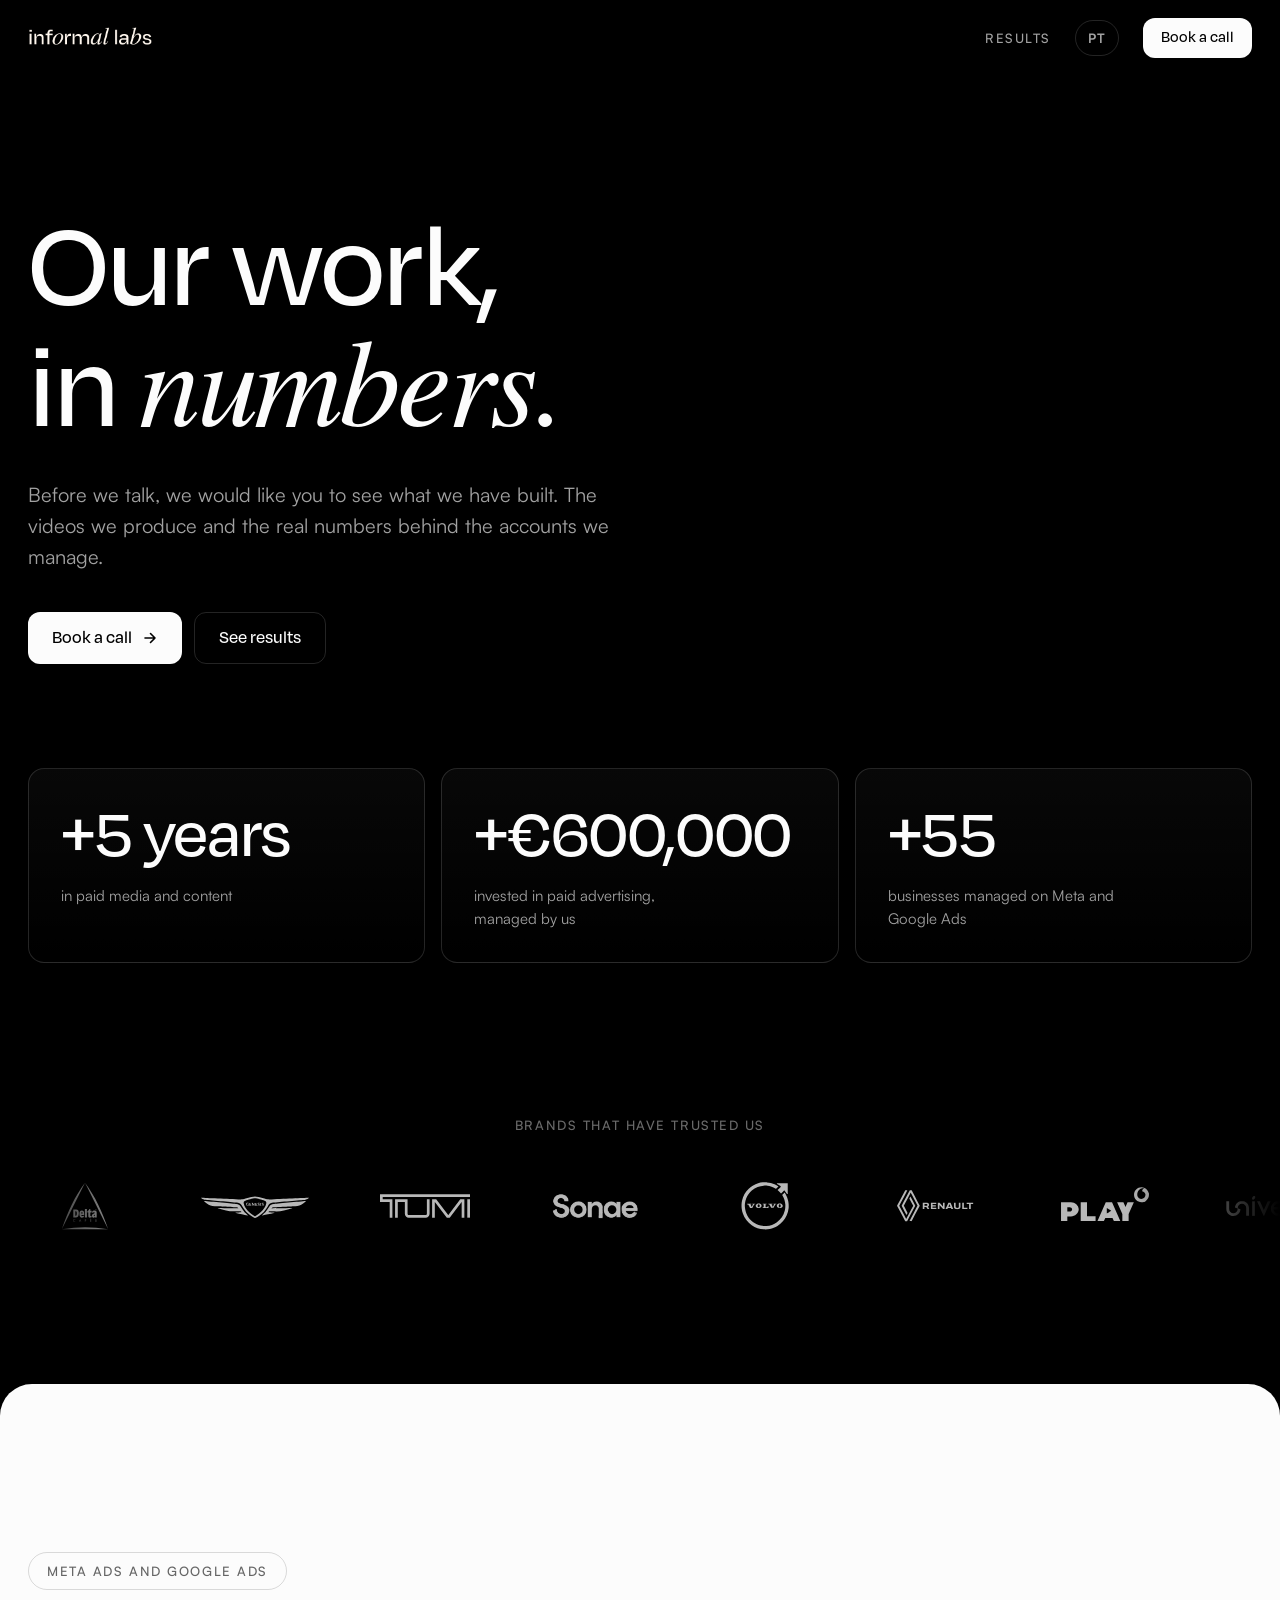
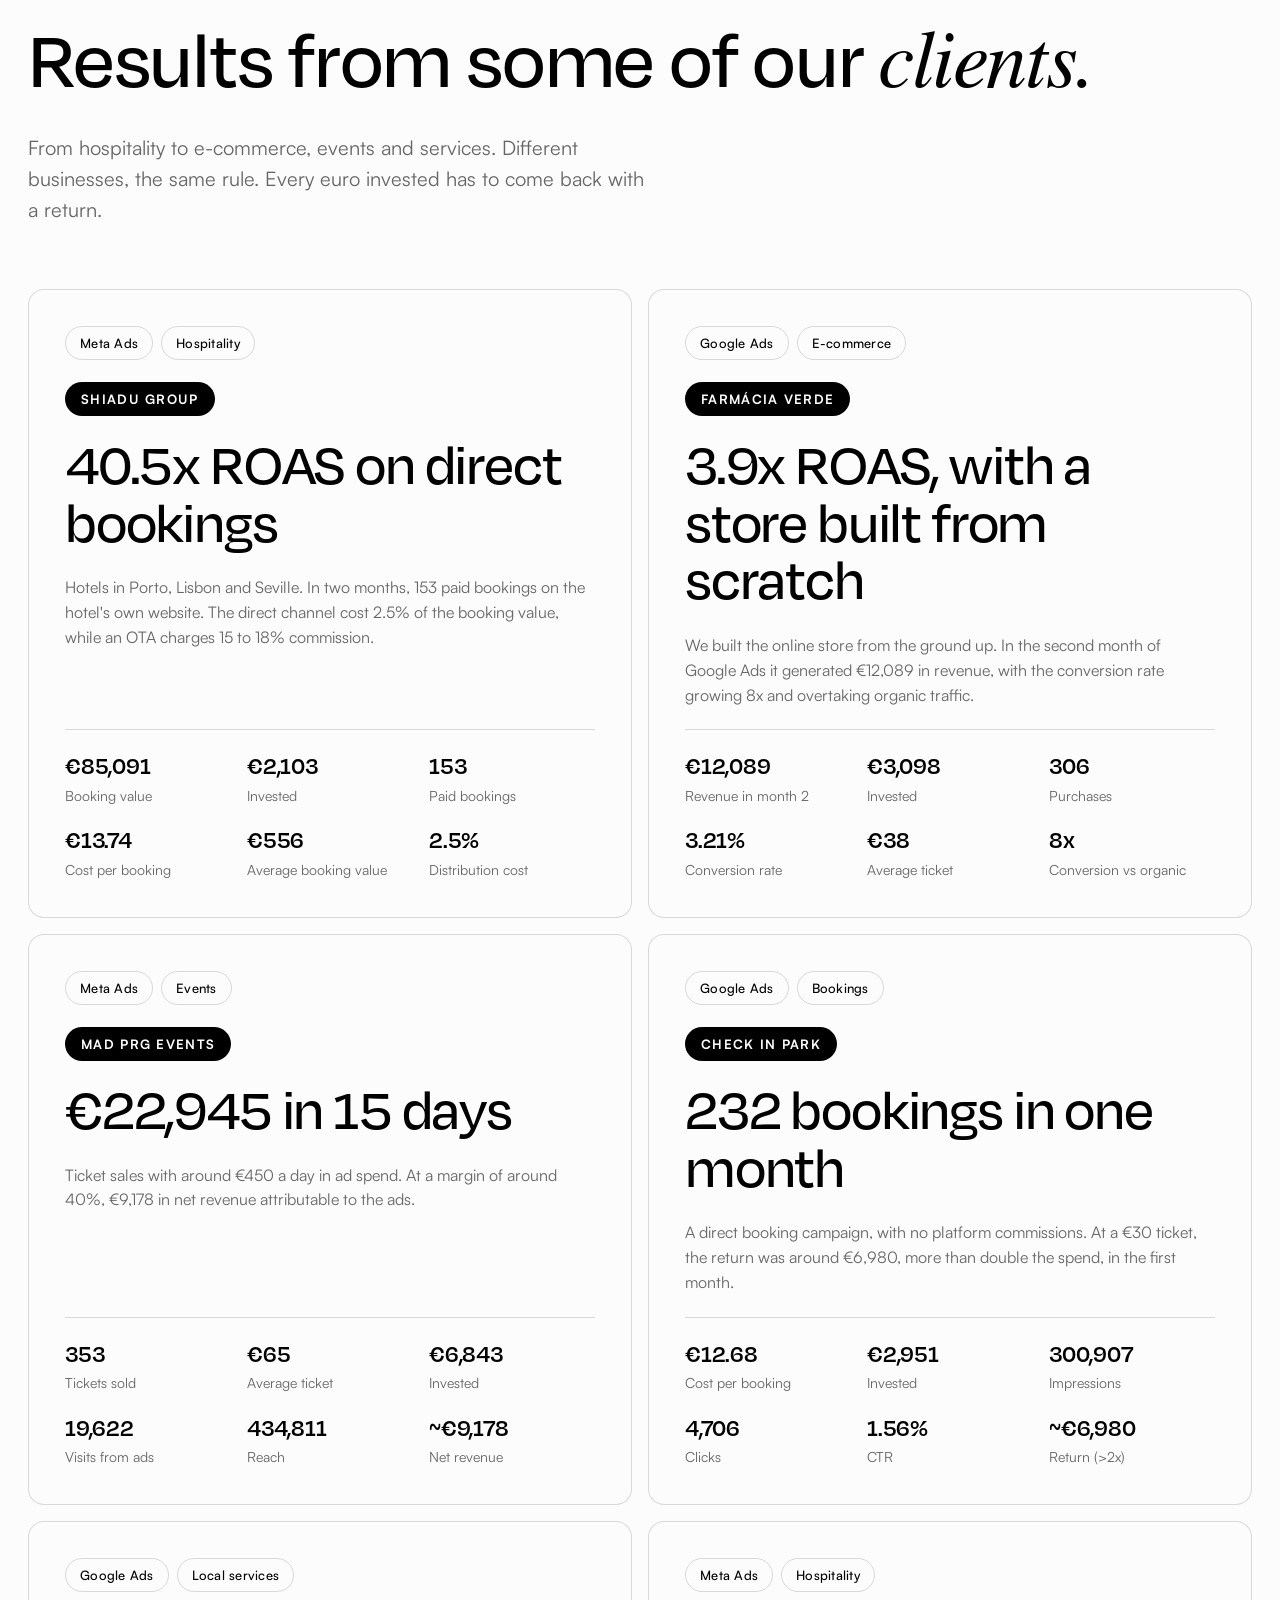
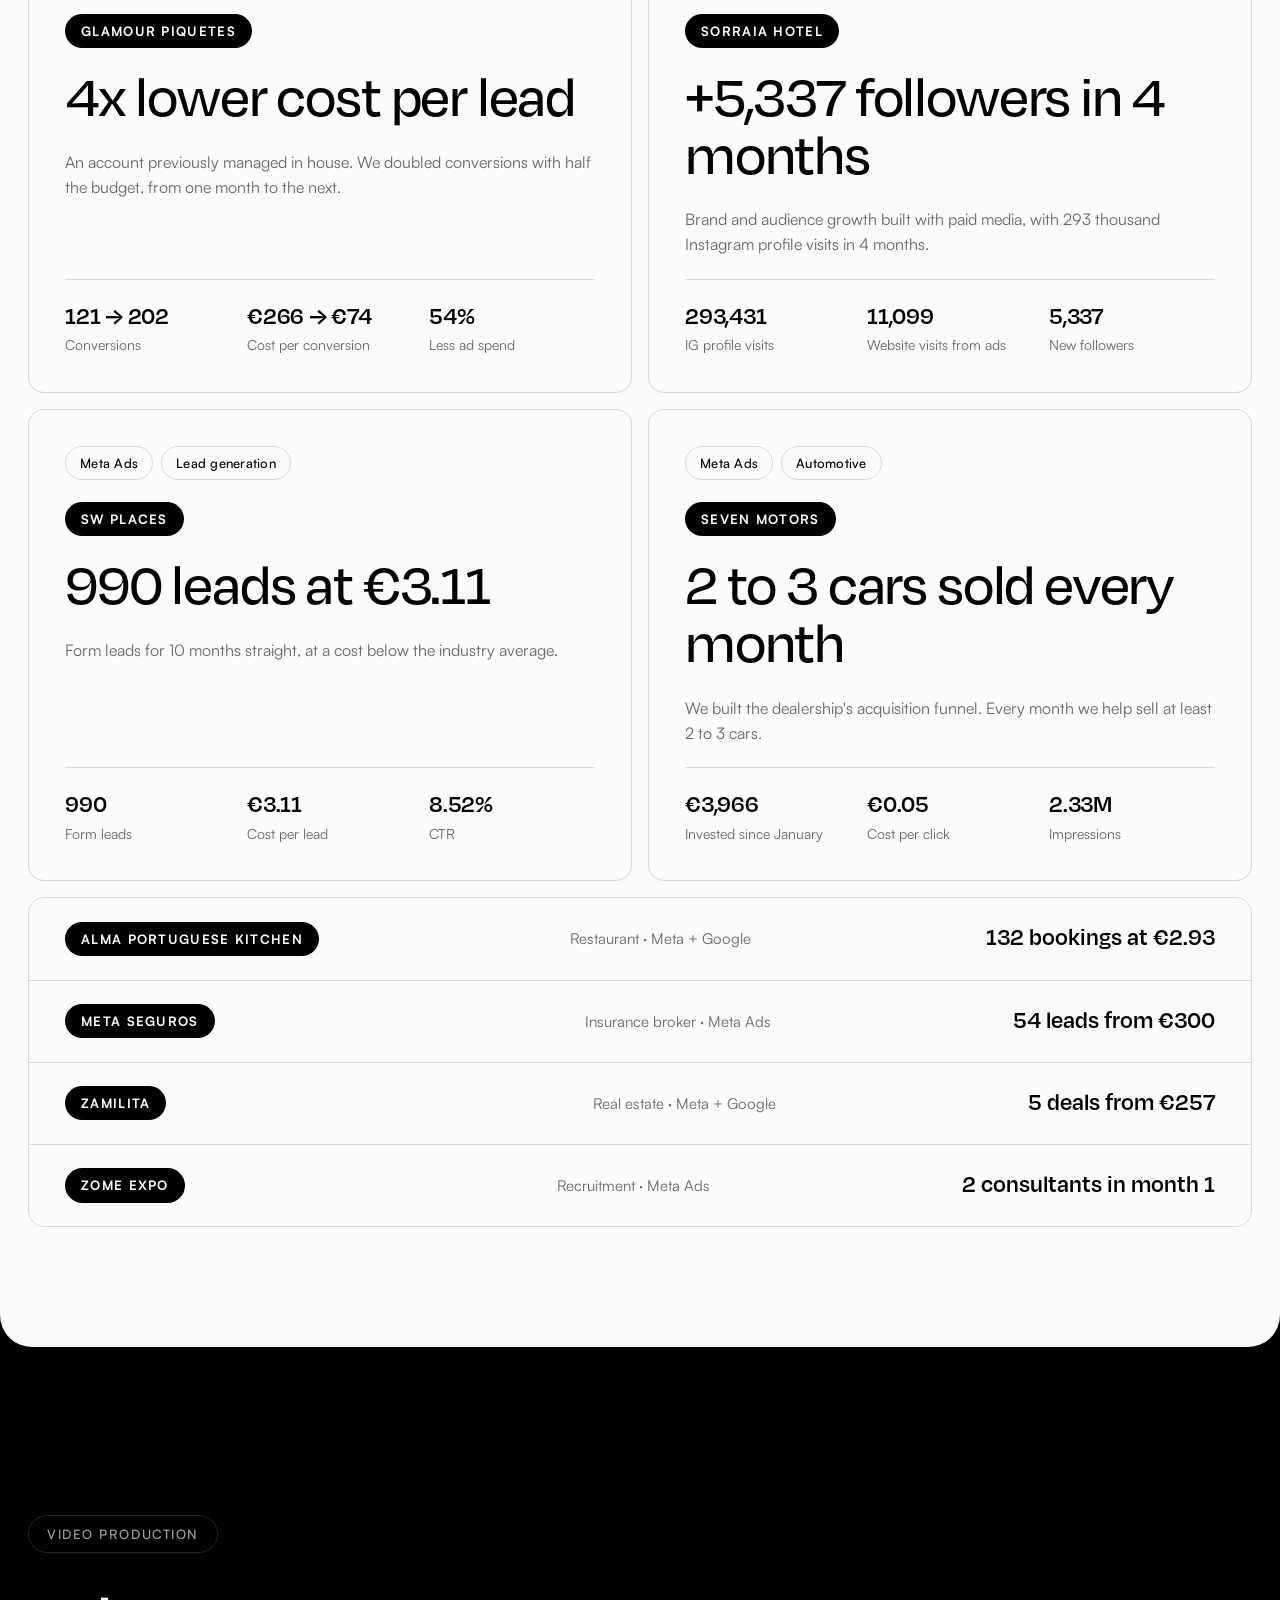
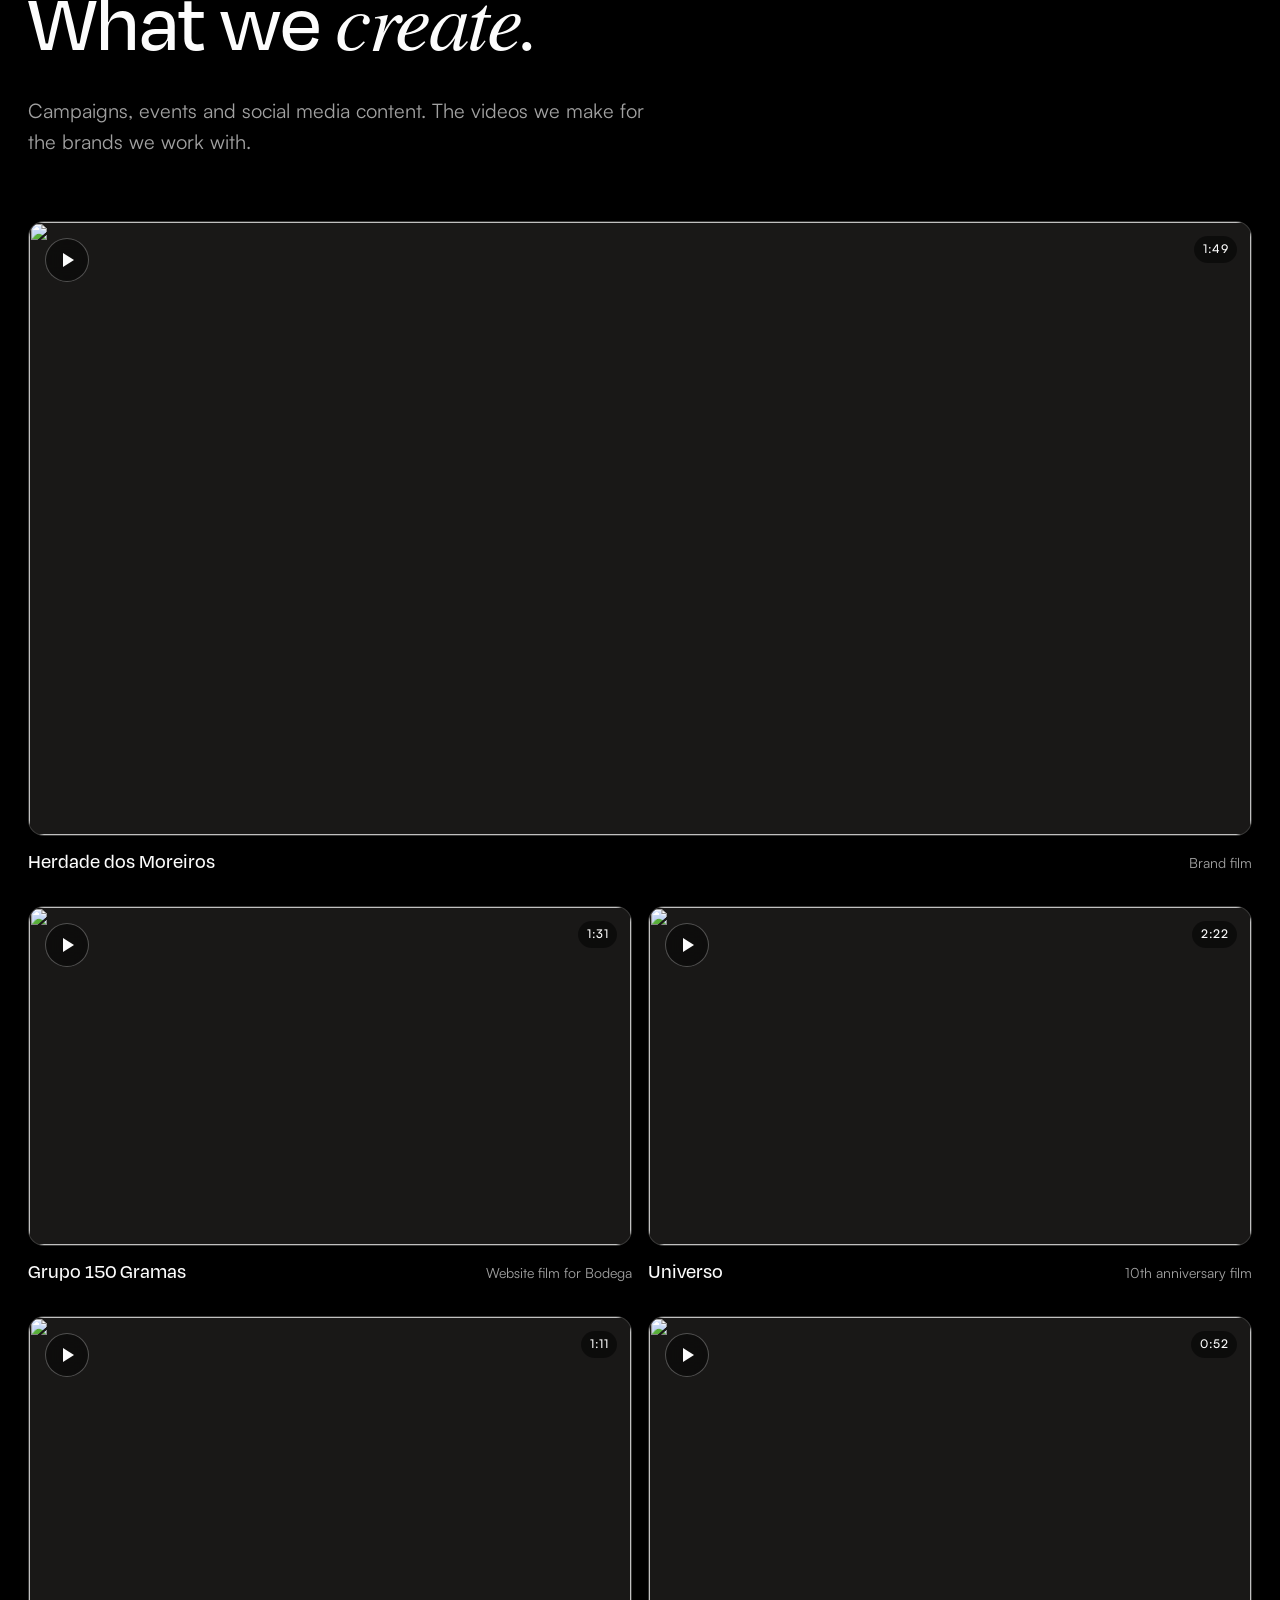
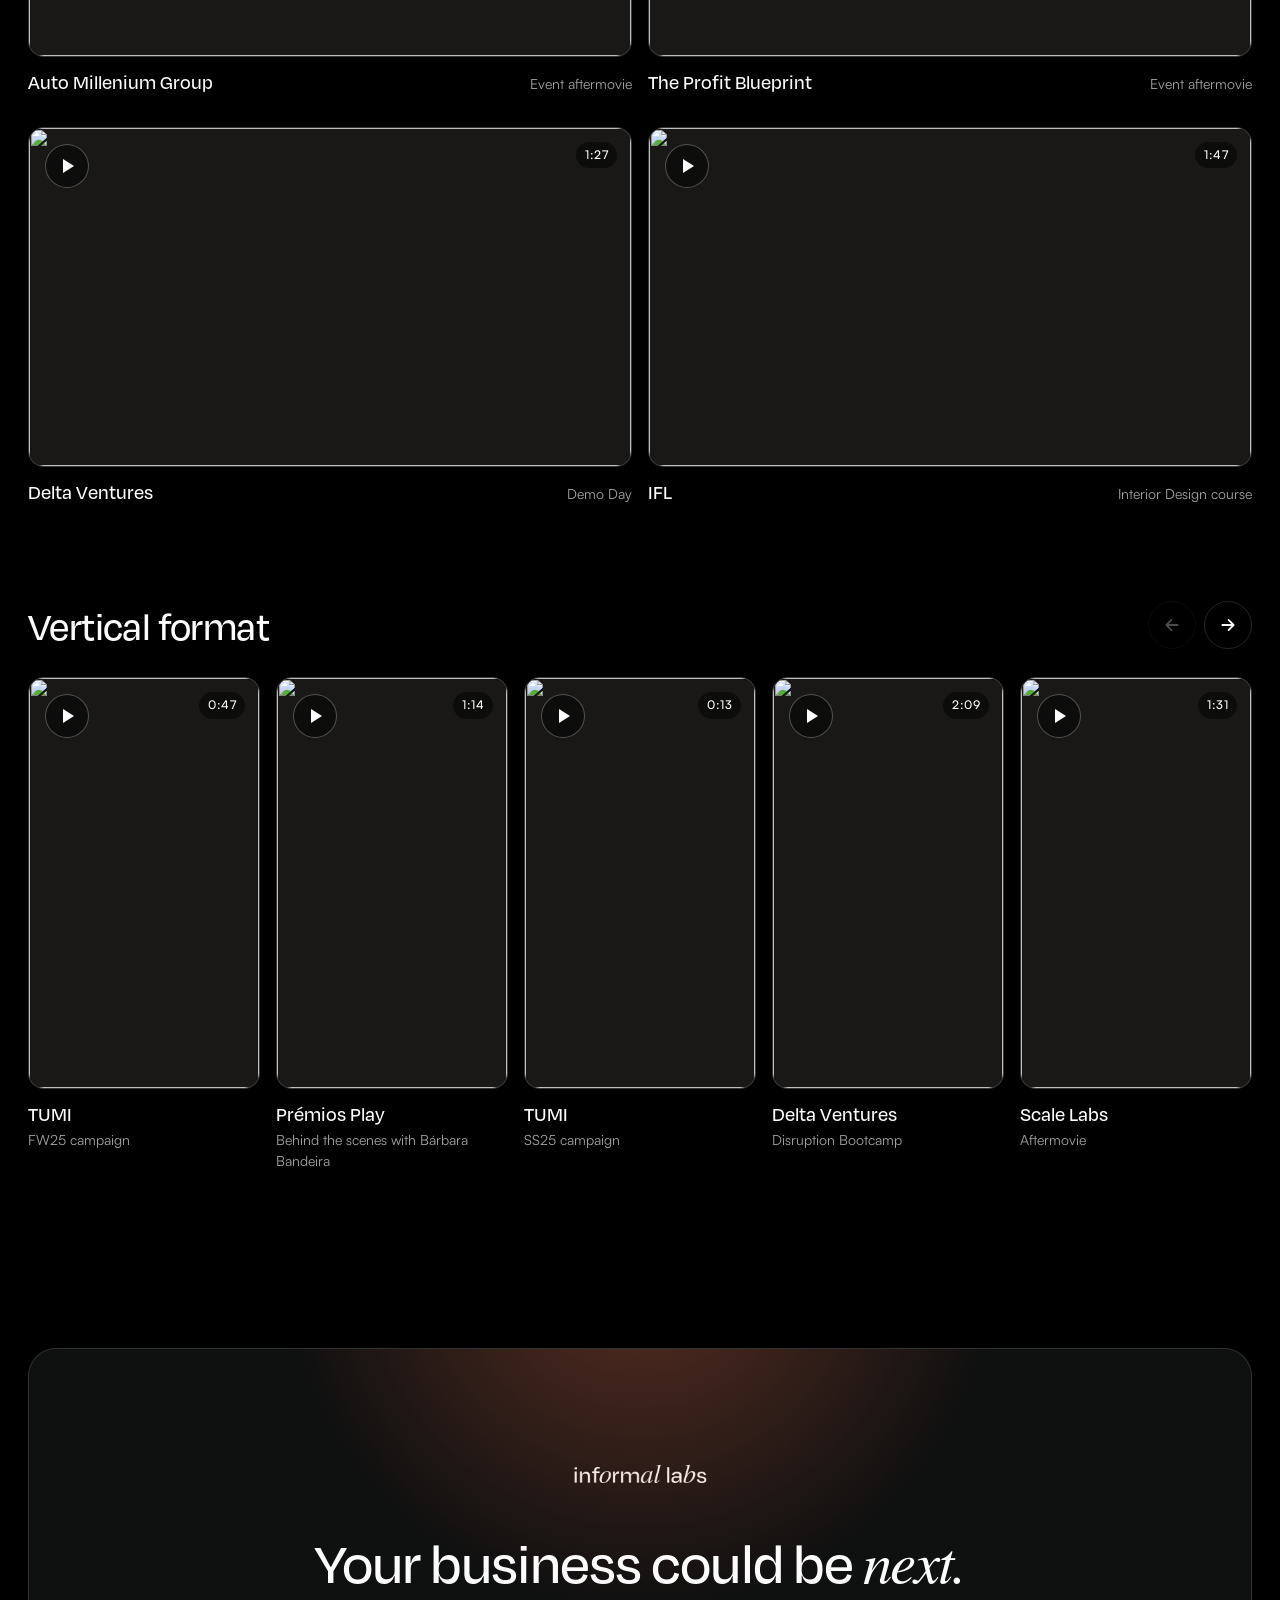
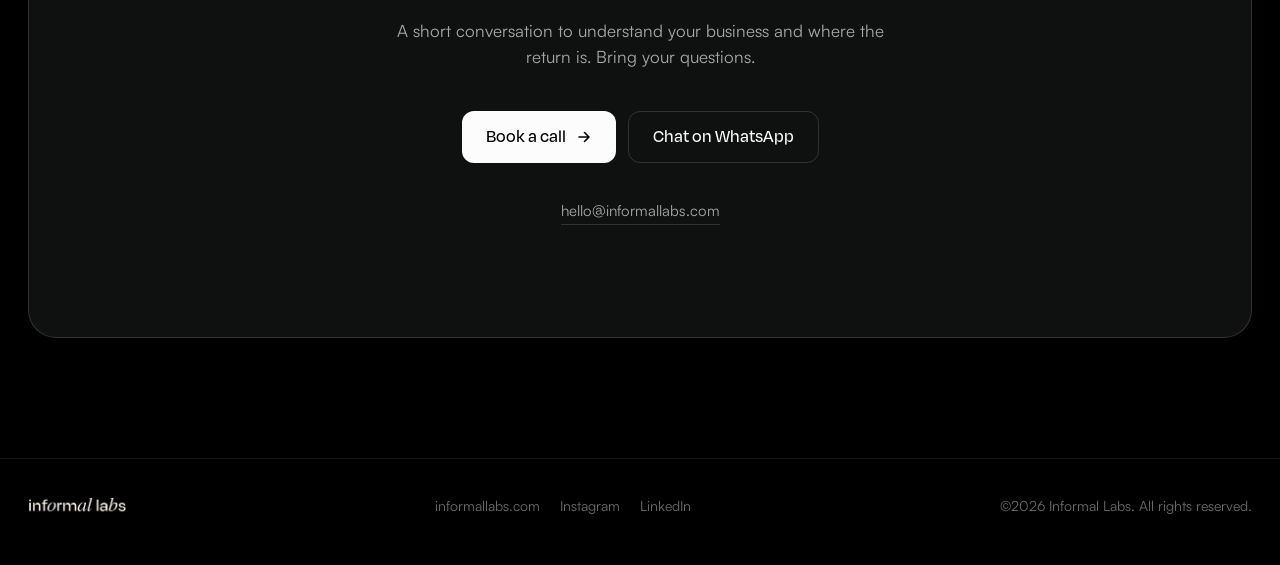
==== commit 883bfee4: "Move vídeos para depois dos resultados Co-Authored-By: Claude Opus 5.5 <noreply@anthropic.com>" ====
--- a/en/index.html
+++ b/en/index.html
@@ -98,6 +98,151 @@
   </div>
 </div>
 
+<!-- ══ CASOS (bloco claro) ══ -->
+<div class="light" id="resultados">
+  <div class="container">
+    <div class="eyebrow reveal">Meta Ads and Google Ads</div>
+    <h2 class="reveal">Results from some of our <span class="serif">clients.</span></h2>
+    <p class="lead reveal">From hospitality to e-commerce, events and services. Different businesses, the same rule. Every euro invested has to come back with a return.</p>
+
+    <div class="featured">
+
+      <article class="case reveal">
+        <div class="tags"><span class="tag">Meta Ads</span><span class="tag">Hospitality</span></div>
+        <div class="client">Shiadu Group</div>
+        <div class="headline">40.5x ROAS on direct bookings</div>
+        <p class="context">Hotels in Porto, Lisbon and Seville. In two months, 153 paid bookings on the hotel's own website. The direct channel cost 2.5% of the booking value, while an OTA charges 15 to 18% commission.</p>
+        <div class="stats">
+          <div class="stat"><div class="v">€85,091</div><div class="l">Booking value</div></div>
+          <div class="stat"><div class="v">€2,103</div><div class="l">Invested</div></div>
+          <div class="stat"><div class="v">153</div><div class="l">Paid bookings</div></div>
+          <div class="stat"><div class="v">€13.74</div><div class="l">Cost per booking</div></div>
+          <div class="stat"><div class="v">€556</div><div class="l">Average booking value</div></div>
+          <div class="stat"><div class="v">2.5%</div><div class="l">Distribution cost</div></div>
+        </div>
+      </article>
+
+      <article class="case reveal">
+        <div class="tags"><span class="tag">Google Ads</span><span class="tag">E-commerce</span></div>
+        <div class="client">Farmácia Verde</div>
+        <div class="headline">3.9x ROAS, with a store built from scratch</div>
+        <p class="context">We built the online store from the ground up. In the second month of Google Ads it generated €12,089 in revenue, with the conversion rate growing 8x and overtaking organic traffic.</p>
+        <div class="stats">
+          <div class="stat"><div class="v">€12,089</div><div class="l">Revenue in month 2</div></div>
+          <div class="stat"><div class="v">€3,098</div><div class="l">Invested</div></div>
+          <div class="stat"><div class="v">306</div><div class="l">Purchases</div></div>
+          <div class="stat"><div class="v">3.21%</div><div class="l">Conversion rate</div></div>
+          <div class="stat"><div class="v">€38</div><div class="l">Average ticket</div></div>
+          <div class="stat"><div class="v">8x</div><div class="l">Conversion vs organic</div></div>
+        </div>
+      </article>
+
+      <article class="case reveal">
+        <div class="tags"><span class="tag">Meta Ads</span><span class="tag">Events</span></div>
+        <div class="client">MAD PRG Events</div>
+        <div class="headline">€22,945 in 15 days</div>
+        <p class="context">Ticket sales with around €450 a day in ad spend. At a margin of around 40%, €9,178 in net revenue attributable to the ads.</p>
+        <div class="stats">
+          <div class="stat"><div class="v">353</div><div class="l">Tickets sold</div></div>
+          <div class="stat"><div class="v">€65</div><div class="l">Average ticket</div></div>
+          <div class="stat"><div class="v">€6,843</div><div class="l">Invested</div></div>
+          <div class="stat"><div class="v">19,622</div><div class="l">Visits from ads</div></div>
+          <div class="stat"><div class="v">434,811</div><div class="l">Reach</div></div>
+          <div class="stat"><div class="v">~€9,178</div><div class="l">Net revenue</div></div>
+        </div>
+      </article>
+
+      <article class="case reveal">
+        <div class="tags"><span class="tag">Google Ads</span><span class="tag">Bookings</span></div>
+        <div class="client">Check In Park</div>
+        <div class="headline">232 bookings in one month</div>
+        <p class="context">A direct booking campaign, with no platform commissions. At a €30 ticket, the return was around €6,980, more than double the spend, in the first month.</p>
+        <div class="stats">
+          <div class="stat"><div class="v">€12.68</div><div class="l">Cost per booking</div></div>
+          <div class="stat"><div class="v">€2,951</div><div class="l">Invested</div></div>
+          <div class="stat"><div class="v">300,907</div><div class="l">Impressions</div></div>
+          <div class="stat"><div class="v">4,706</div><div class="l">Clicks</div></div>
+          <div class="stat"><div class="v">1.56%</div><div class="l">CTR</div></div>
+          <div class="stat"><div class="v">~€6,980</div><div class="l">Return (&gt;2x)</div></div>
+        </div>
+      </article>
+
+      <article class="case reveal">
+        <div class="tags"><span class="tag">Google Ads</span><span class="tag">Local services</span></div>
+        <div class="client">Glamour Piquetes</div>
+        <div class="headline">4x lower cost per lead</div>
+        <p class="context">An account previously managed in house. We doubled conversions with half the budget, from one month to the next.</p>
+        <div class="stats">
+          <div class="stat"><div class="v">121 → 202</div><div class="l">Conversions</div></div>
+          <div class="stat"><div class="v">€266 → €74</div><div class="l">Cost per conversion</div></div>
+          <div class="stat"><div class="v">54%</div><div class="l">Less ad spend</div></div>
+        </div>
+      </article>
+
+      <article class="case reveal">
+        <div class="tags"><span class="tag">Meta Ads</span><span class="tag">Hospitality</span></div>
+        <div class="client">Sorraia Hotel</div>
+        <div class="headline">+5,337 followers in 4 months</div>
+        <p class="context">Brand and audience growth built with paid media, with 293 thousand Instagram profile visits in 4 months.</p>
+        <div class="stats">
+          <div class="stat"><div class="v">293,431</div><div class="l">IG profile visits</div></div>
+          <div class="stat"><div class="v">11,099</div><div class="l">Website visits from ads</div></div>
+          <div class="stat"><div class="v">5,337</div><div class="l">New followers</div></div>
+        </div>
+      </article>
+
+      <article class="case reveal">
+        <div class="tags"><span class="tag">Meta Ads</span><span class="tag">Lead generation</span></div>
+        <div class="client">SW Places</div>
+        <div class="headline">990 leads at €3.11</div>
+        <p class="context">Form leads for 10 months straight, at a cost below the industry average.</p>
+        <div class="stats">
+          <div class="stat"><div class="v">990</div><div class="l">Form leads</div></div>
+          <div class="stat"><div class="v">€3.11</div><div class="l">Cost per lead</div></div>
+          <div class="stat"><div class="v">8.52%</div><div class="l">CTR</div></div>
+        </div>
+      </article>
+
+      <article class="case reveal">
+        <div class="tags"><span class="tag">Meta Ads</span><span class="tag">Automotive</span></div>
+        <div class="client">Seven Motors</div>
+        <div class="headline">2 to 3 cars sold every month</div>
+        <p class="context">We built the dealership's acquisition funnel. Every month we help sell at least 2 to 3 cars.</p>
+        <div class="stats">
+          <div class="stat"><div class="v">€3,966</div><div class="l">Invested since January</div></div>
+          <div class="stat"><div class="v">€0.05</div><div class="l">Cost per click</div></div>
+          <div class="stat"><div class="v">2.33M</div><div class="l">Impressions</div></div>
+        </div>
+      </article>
+
+    </div>
+
+    <div class="strip reveal">
+      <div class="strip-row">
+        <div class="c">Alma Portuguese Kitchen</div>
+        <div class="s">Restaurant · Meta + Google</div>
+        <div class="n">132 bookings at €2.93</div>
+      </div>
+      <div class="strip-row">
+        <div class="c">Meta Seguros</div>
+        <div class="s">Insurance broker · Meta Ads</div>
+        <div class="n">54 leads from €300</div>
+      </div>
+      <div class="strip-row">
+        <div class="c">Zamilita</div>
+        <div class="s">Real estate · Meta + Google</div>
+        <div class="n">5 deals from €257</div>
+      </div>
+      <div class="strip-row">
+        <div class="c">Zome Expo</div>
+        <div class="s">Recruitment · Meta Ads</div>
+        <div class="n">2 consultants in month 1</div>
+      </div>
+    </div>
+
+  </div>
+</div>
+
 <!-- ══ PROJETOS EM VÍDEO ══ -->
 <section id="work">
   <div class="container">
@@ -140,152 +285,6 @@
   </div>
 </section>
 
-
-<!-- ══ CASOS (bloco claro) ══ -->
-<div class="light" id="resultados">
-  <div class="container">
-    <div class="eyebrow reveal">Meta Ads and Google Ads</div>
-    <h2 class="reveal">Results from some of our <span class="serif">clients.</span></h2>
-    <p class="lead reveal">From hospitality to e-commerce, events and services. Different businesses, the same rule. Every euro invested has to come back with a return.</p>
-
-    <div class="featured">
-
-      <article class="case reveal">
-        <div class="tags"><span class="tag">Meta Ads</span><span class="tag">Hospitality</span></div>
-        <div class="client">Shiadu Group</div>
-        <div class="headline">40.5x ROAS on direct bookings</div>
-        <p class="context">Hotels in Porto, Lisbon and Seville. In two months, 153 paid bookings on the hotel's own website. The direct channel cost 2.5% of the booking value, while an OTA charges 15 to 18% commission.</p>
-        <div class="stats">
-          <div class="stat"><div class="v">€85,091</div><div class="l">Booking value</div></div>
-          <div class="stat"><div class="v">€2,103</div><div class="l">Invested</div></div>
-          <div class="stat"><div class="v">153</div><div class="l">Paid bookings</div></div>
-          <div class="stat"><div class="v">€13.74</div><div class="l">Cost per booking</div></div>
-          <div class="stat"><div class="v">€556</div><div class="l">Average booking value</div></div>
-          <div class="stat"><div class="v">2.5%</div><div class="l">Distribution cost</div></div>
-        </div>
-      </article>
-
-      <article class="case reveal">
-        <div class="tags"><span class="tag">Google Ads</span><span class="tag">E-commerce</span></div>
-        <div class="client">Farmácia Verde</div>
-        <div class="headline">3.9x ROAS, with a store built from scratch</div>
-        <p class="context">We built the online store from the ground up. In the second month of Google Ads it generated €12,089 in revenue, with the conversion rate growing 8x and overtaking organic traffic.</p>
-        <div class="stats">
-          <div class="stat"><div class="v">€12,089</div><div class="l">Revenue in month 2</div></div>
-          <div class="stat"><div class="v">€3,098</div><div class="l">Invested</div></div>
-          <div class="stat"><div class="v">306</div><div class="l">Purchases</div></div>
-          <div class="stat"><div class="v">3.21%</div><div class="l">Conversion rate</div></div>
-          <div class="stat"><div class="v">€38</div><div class="l">Average ticket</div></div>
-          <div class="stat"><div class="v">8x</div><div class="l">Conversion vs organic</div></div>
-        </div>
-      </article>
-
-      <article class="case reveal">
-        <div class="tags"><span class="tag">Meta Ads</span><span class="tag">Events</span></div>
-        <div class="client">MAD PRG Events</div>
-        <div class="headline">€22,945 in 15 days</div>
-        <p class="context">Ticket sales with around €450 a day in ad spend. At a margin of around 40%, €9,178 in net revenue attributable to the ads.</p>
-        <div class="stats">
-          <div class="stat"><div class="v">353</div><div class="l">Tickets sold</div></div>
-          <div class="stat"><div class="v">€65</div><div class="l">Average ticket</div></div>
-          <div class="stat"><div class="v">€6,843</div><div class="l">Invested</div></div>
-          <div class="stat"><div class="v">19,622</div><div class="l">Visits from ads</div></div>
-          <div class="stat"><div class="v">434,811</div><div class="l">Reach</div></div>
-          <div class="stat"><div class="v">~€9,178</div><div class="l">Net revenue</div></div>
-        </div>
-      </article>
-
-      <article class="case reveal">
-        <div class="tags"><span class="tag">Google Ads</span><span class="tag">Bookings</span></div>
-        <div class="client">Check In Park</div>
-        <div class="headline">232 bookings in one month</div>
-        <p class="context">A direct booking campaign, with no platform commissions. At a €30 ticket, the return was around €6,980, more than double the spend, in the first month.</p>
-        <div class="stats">
-          <div class="stat"><div class="v">€12.68</div><div class="l">Cost per booking</div></div>
-          <div class="stat"><div class="v">€2,951</div><div class="l">Invested</div></div>
-          <div class="stat"><div class="v">300,907</div><div class="l">Impressions</div></div>
-          <div class="stat"><div class="v">4,706</div><div class="l">Clicks</div></div>
-          <div class="stat"><div class="v">1.56%</div><div class="l">CTR</div></div>
-          <div class="stat"><div class="v">~€6,980</div><div class="l">Return (&gt;2x)</div></div>
-        </div>
-      </article>
-
-      <article class="case reveal">
-        <div class="tags"><span class="tag">Google Ads</span><span class="tag">Local services</span></div>
-        <div class="client">Glamour Piquetes</div>
-        <div class="headline">4x lower cost per lead</div>
-        <p class="context">An account previously managed in house. We doubled conversions with half the budget, from one month to the next.</p>
-        <div class="stats">
-          <div class="stat"><div class="v">121 → 202</div><div class="l">Conversions</div></div>
-          <div class="stat"><div class="v">€266 → €74</div><div class="l">Cost per conversion</div></div>
-          <div class="stat"><div class="v">54%</div><div class="l">Less ad spend</div></div>
-        </div>
-      </article>
-
-      <article class="case reveal">
-        <div class="tags"><span class="tag">Meta Ads</span><span class="tag">Hospitality</span></div>
-        <div class="client">Sorraia Hotel</div>
-        <div class="headline">+5,337 followers in 4 months</div>
-        <p class="context">Brand and audience growth built with paid media, with 293 thousand Instagram profile visits in 4 months.</p>
-        <div class="stats">
-          <div class="stat"><div class="v">293,431</div><div class="l">IG profile visits</div></div>
-          <div class="stat"><div class="v">11,099</div><div class="l">Website visits from ads</div></div>
-          <div class="stat"><div class="v">5,337</div><div class="l">New followers</div></div>
-        </div>
-      </article>
-
-      <article class="case reveal">
-        <div class="tags"><span class="tag">Meta Ads</span><span class="tag">Lead generation</span></div>
-        <div class="client">SW Places</div>
-        <div class="headline">990 leads at €3.11</div>
-        <p class="context">Form leads for 10 months straight, at a cost below the industry average.</p>
-        <div class="stats">
-          <div class="stat"><div class="v">990</div><div class="l">Form leads</div></div>
-          <div class="stat"><div class="v">€3.11</div><div class="l">Cost per lead</div></div>
-          <div class="stat"><div class="v">8.52%</div><div class="l">CTR</div></div>
-        </div>
-      </article>
-
-      <article class="case reveal">
-        <div class="tags"><span class="tag">Meta Ads</span><span class="tag">Automotive</span></div>
-        <div class="client">Seven Motors</div>
-        <div class="headline">2 to 3 cars sold every month</div>
-        <p class="context">We built the dealership's acquisition funnel. Every month we help sell at least 2 to 3 cars.</p>
-        <div class="stats">
-          <div class="stat"><div class="v">€3,966</div><div class="l">Invested since January</div></div>
-          <div class="stat"><div class="v">€0.05</div><div class="l">Cost per click</div></div>
-          <div class="stat"><div class="v">2.33M</div><div class="l">Impressions</div></div>
-        </div>
-      </article>
-
-    </div>
-
-    <div class="strip reveal">
-      <div class="strip-row">
-        <div class="c">Alma Portuguese Kitchen</div>
-        <div class="s">Restaurant · Meta + Google</div>
-        <div class="n">132 bookings at €2.93</div>
-      </div>
-      <div class="strip-row">
-        <div class="c">Meta Seguros</div>
-        <div class="s">Insurance broker · Meta Ads</div>
-        <div class="n">54 leads from €300</div>
-      </div>
-      <div class="strip-row">
-        <div class="c">Zamilita</div>
-        <div class="s">Real estate · Meta + Google</div>
-        <div class="n">5 deals from €257</div>
-      </div>
-      <div class="strip-row">
-        <div class="c">Zome Expo</div>
-        <div class="s">Recruitment · Meta Ads</div>
-        <div class="n">2 consultants in month 1</div>
-      </div>
-    </div>
-
-  </div>
-</div>
-
 <!-- ══ FECHO ══ -->
 <div class="closing">
   <div class="container">
@@ -308,7 +307,7 @@
 
 <footer>
   <div class="container">
-    <img src="../assets/logo-black.png" alt="Informal Labs" width="400" height="90">
+    <img src="../assets/logo-white.png" alt="Informal Labs" width="400" height="90">
     <div class="foot-links">
       <a href="https://www.informallabs.com" target="_blank" rel="noopener">informallabs.com</a>
       <a href="https://www.instagram.com/informallabs" target="_blank" rel="noopener">Instagram</a>
--- a/assets/site.css
+++ b/assets/site.css
@@ -157,7 +157,7 @@
 .video-slot iframe{position:absolute;inset:0;width:100%;height:100%;border:0}
 
 /* ── Casos (bloco claro) ──────────────── */
-.light{background:var(--white);color:var(--black);padding:168px 0 96px;border-radius:32px 32px 0 0;margin-top:136px}
+.light{background:var(--white);color:var(--black);padding:168px 0 120px;border-radius:32px;margin-top:136px}
 .light .eyebrow{color:var(--b60);border-color:var(--b14)}
 .light .lead{color:var(--b60)}
 .featured{display:grid;grid-template-columns:1fr 1fr;gap:16px;margin-top:64px}
@@ -187,10 +187,10 @@
 .strip-row .n{font-family:var(--display);font-size:24px;font-weight:600;text-align:right;white-space:nowrap}
 
 /* ── Fecho ────────────────────────────── */
-.closing{background:var(--white);color:var(--black);padding:40px 0 120px}
+.closing{background:var(--black);color:var(--white);padding:136px 0 120px}
 .closing-card{
   position:relative;overflow:hidden;
-  background:var(--black);color:var(--white);
+  background:var(--ink);color:var(--white);border:1px solid var(--w14);
   border-radius:28px;padding:112px 40px;text-align:center;
 }
 .closing-card::before{
@@ -206,11 +206,11 @@
 .contact-line a{text-decoration:none;border-bottom:1px solid var(--w14);padding-bottom:2px;transition:color .2s var(--ease),border-color .2s var(--ease)}
 .contact-line a:hover{color:var(--white);border-color:var(--w64)}
 
-footer{background:var(--white);color:var(--black);border-top:1px solid var(--b08);padding:36px 0 48px}
+footer{background:var(--black);color:var(--white);border-top:1px solid var(--w08);padding:36px 0 48px}
 footer .container{display:flex;align-items:center;justify-content:space-between;flex-wrap:wrap;gap:16px}
 footer img{height:22px;width:auto}
-footer span,footer a{font-size:14px;color:rgba(0,0,0,.5);text-decoration:none}
-footer a:hover{color:var(--black)}
+footer span,footer a{font-size:14px;color:var(--w40);text-decoration:none}
+footer a:hover{color:var(--white)}
 .foot-links{display:flex;gap:20px;flex-wrap:wrap}
 
 /* ── Botão flutuante (mobile) ─────────── */
@@ -249,13 +249,13 @@
   section{padding:120px 0 24px}
   .videos{grid-template-columns:repeat(2,1fr);gap:10px;margin-top:44px}
   .video-slot .play{width:38px;height:38px;left:12px;top:12px}
-  .light{padding:112px 0 64px;margin-top:104px;border-radius:24px 24px 0 0}
+  .light{padding:112px 0 80px;margin-top:104px;border-radius:24px}
   .featured{grid-template-columns:1fr;margin-top:44px;gap:12px}
   .case{padding:26px 22px}
   .stats{grid-template-columns:repeat(2,1fr)}
   .strip-row{grid-template-columns:1fr;gap:6px;padding:20px 22px}
   .strip-row .n{text-align:left}
-  .closing{padding:24px 0 80px}
+  .closing{padding:104px 0 80px}
   .closing-card{padding:80px 22px;border-radius:24px}
   .btn{width:100%}
   .hero-ctas .btn,.closing-ctas .btn{width:100%}
